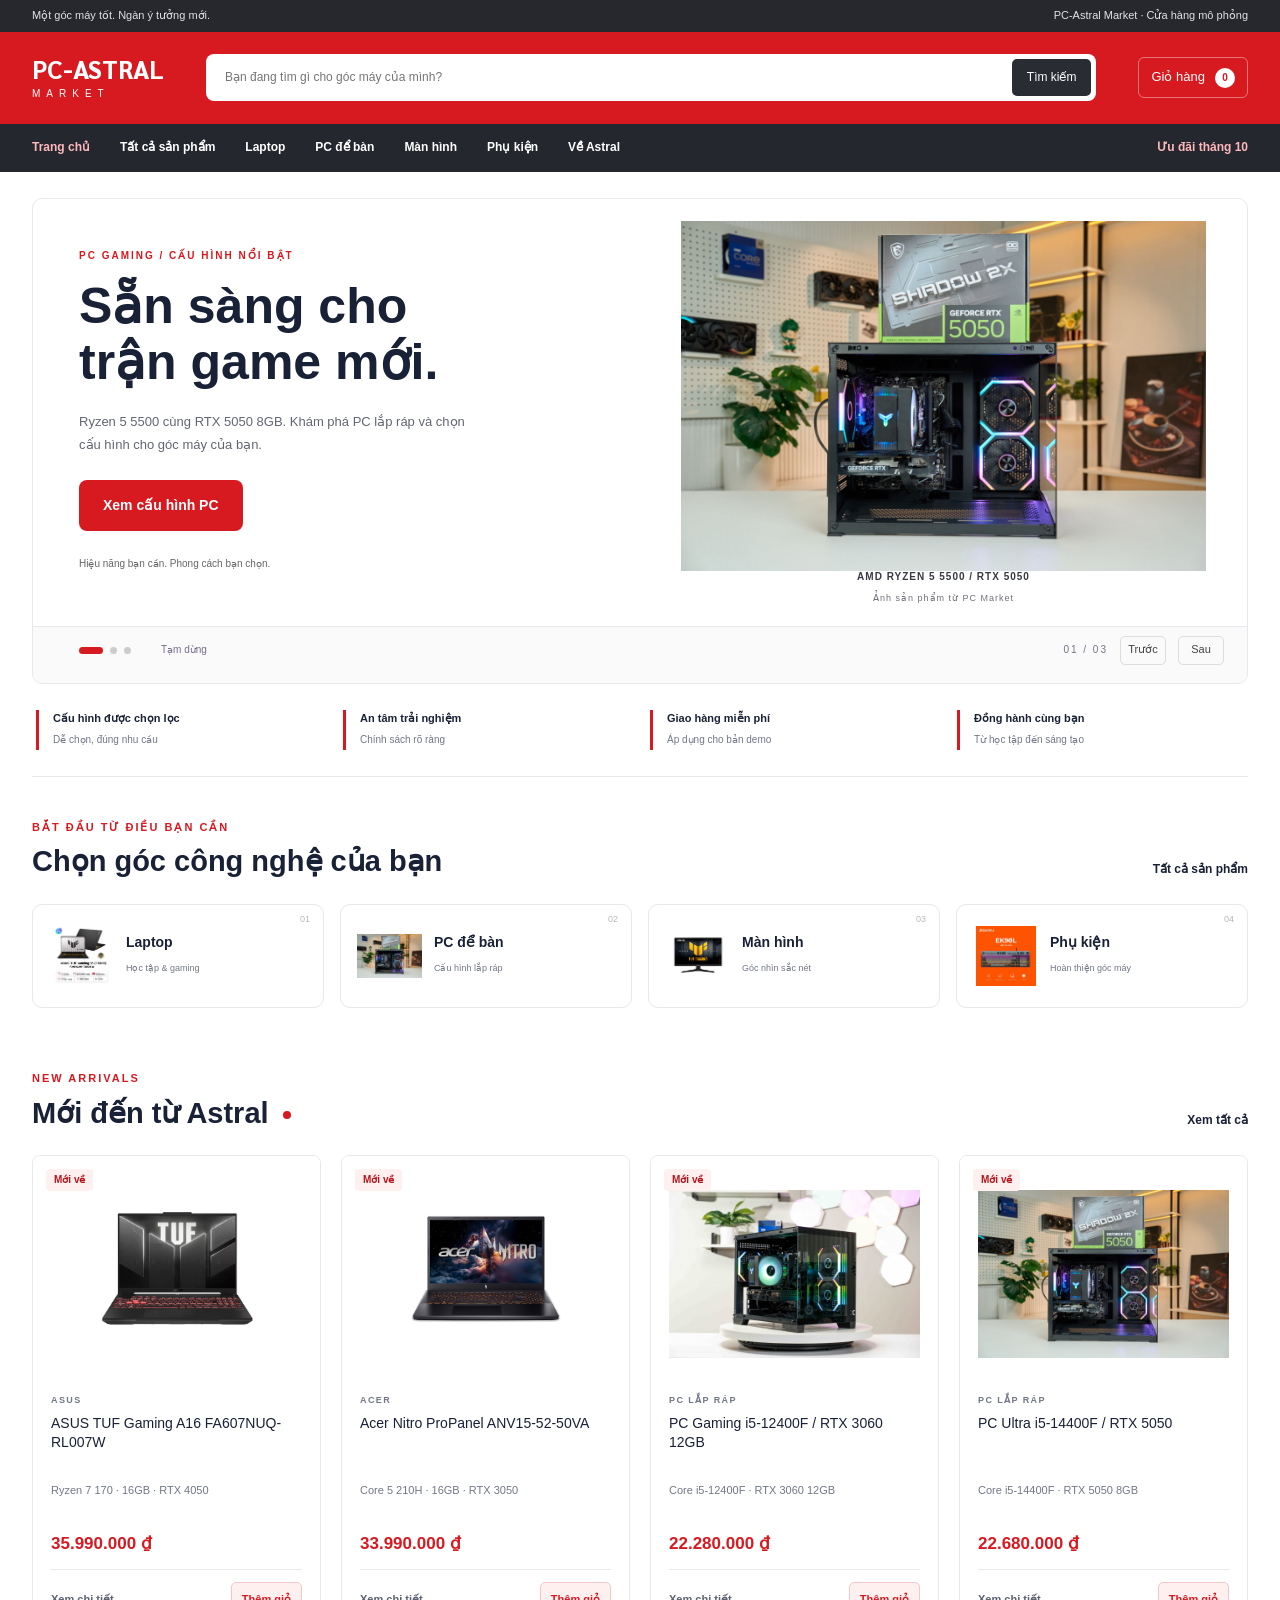
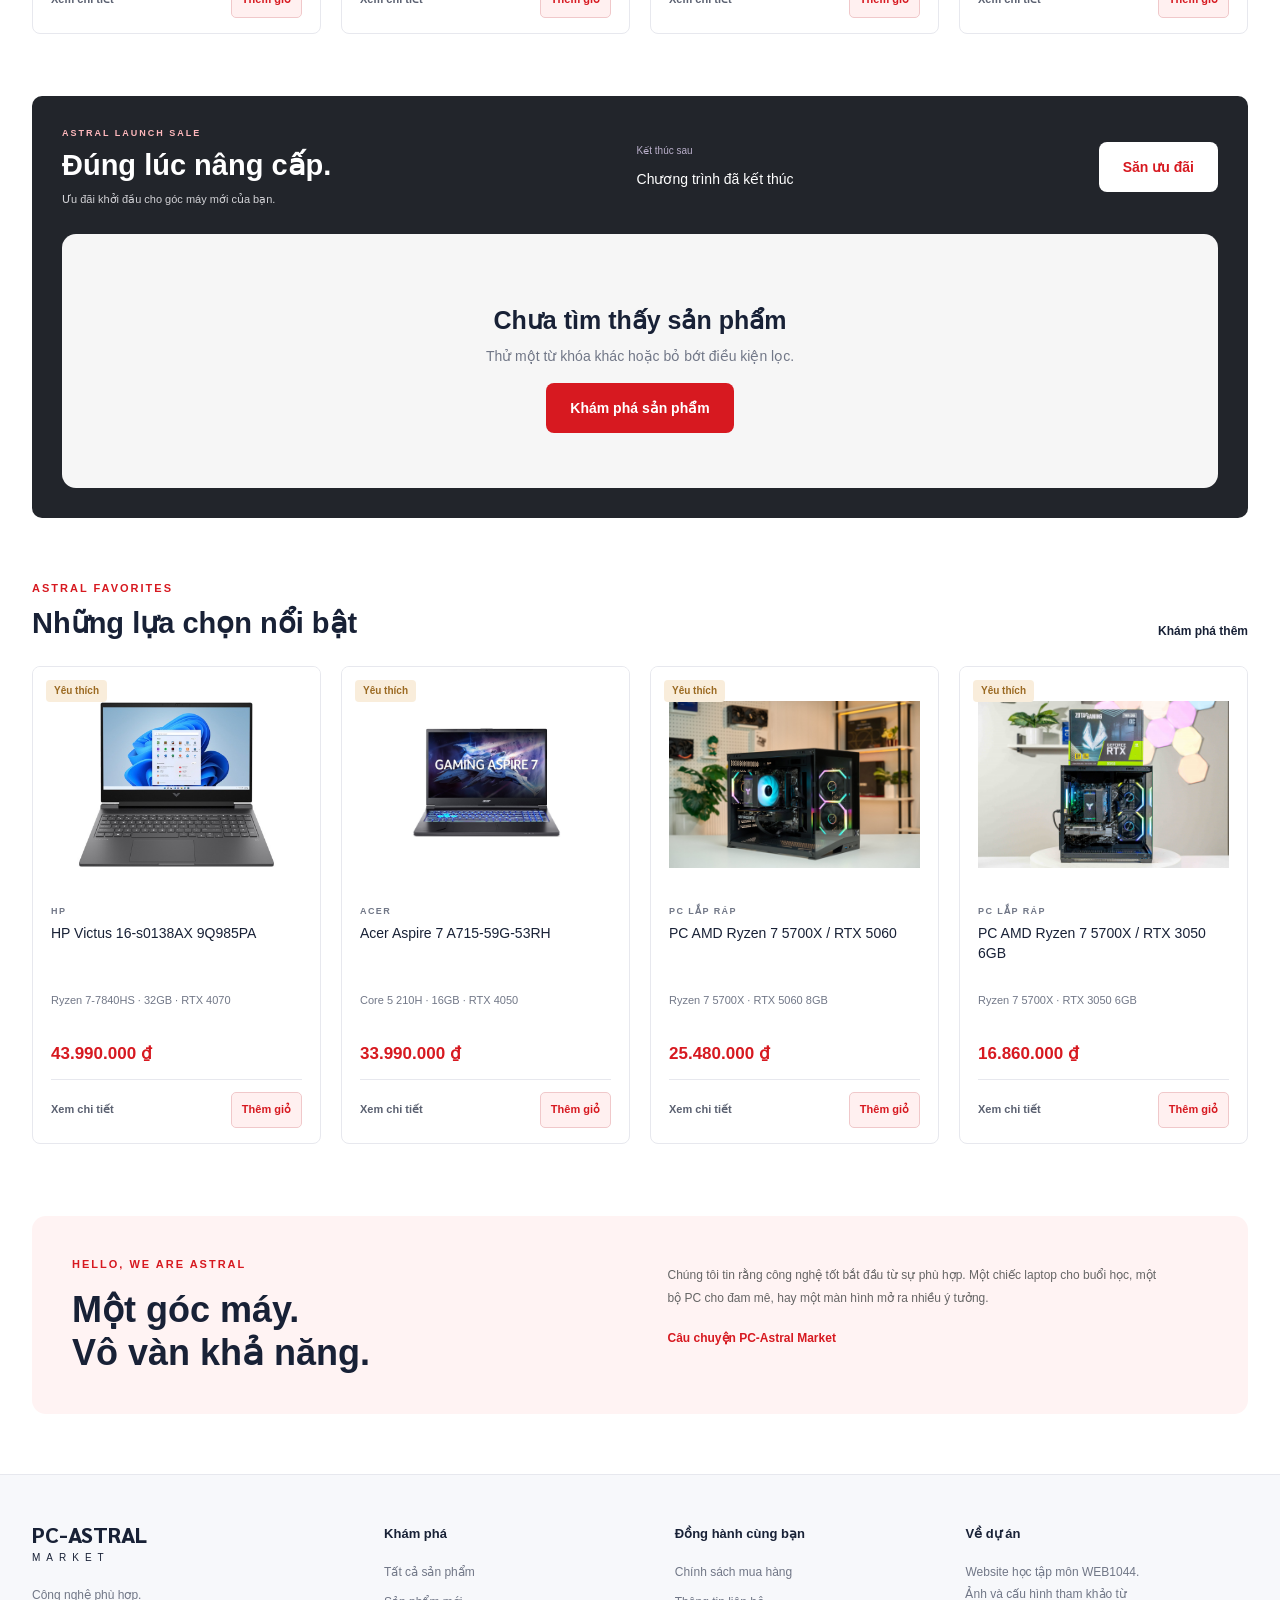
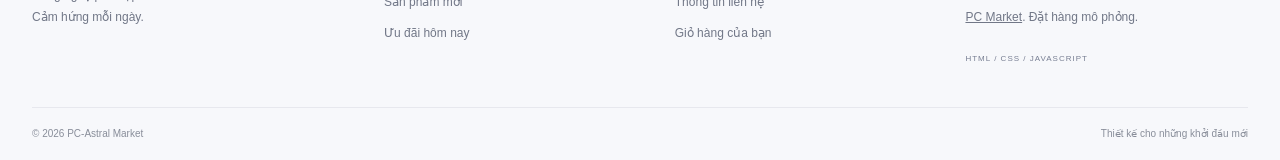
==== PC-Astral-Market/index.html @ 2c3e5937 "feat: add PC-Astral Market assignment and project documentation" ====
<!DOCTYPE html>
<html lang="vi">
  <head>
    <meta charset="UTF-8">
    <link rel="icon" href="data:,">
    <meta name="viewport" content="width=device-width, initial-scale=1.0">
    <meta name="description" content="PC-Astral Market - Laptop, PC, màn hình và phụ kiện. Website mô phỏng môn WEB1044.">
    <title>Công nghệ phù hợp, cảm hứng mỗi ngày | PC-Astral Market</title>
    <link rel="stylesheet" href="css/fonts.css">
    <link rel="stylesheet" href="css/base.css">
    <link rel="stylesheet" href="css/components.css">
    <link rel="stylesheet" href="css/pages.css">
    <link rel="stylesheet" href="css/responsive.css">
    <!-- Giữ thứ tự: dữ liệu → hàm dùng chung → logic trang. -->
    <script defer src="js/data.js"></script>
    <script defer src="js/utils.js"></script>
    <script defer src="js/storage.js"></script>
    <script defer src="js/cart.js"></script>
    <script defer src="js/common.js"></script>
    <script defer src="js/home.js"></script>
  </head>
  <body data-page="home">
    <a class="skip-link" href="#main">Bỏ qua điều hướng</a>
    <header id="site-header"></header>
    <p id="storage-warning" class="storage-warning" role="alert" hidden></p>
    <main id="main">
      <div class="container home-top">
        <section class="hero" id="hero" aria-label="Bộ sưu tập nổi bật" aria-roledescription="carousel">
          <div id="hero-content" class="hero-content">
            <div class="hero-copy">
              <p class="eyebrow" id="hero-eyebrow"></p>
              <h1 id="hero-title"></h1>
              <p class="hero-description" id="hero-description"></p>
              <a class="button" href="product-detail.html?id=p07" id="hero-link"></a>
              <div class="hero-proof">Hiệu năng bạn cần. Phong cách bạn chọn.</div>
            </div>
            <div class="hero-art">
              <img alt="AMD RYZEN 5 5500 / RTX 5050" width="520" height="370" id="hero-photo">
              <div class="hero-caption">
                <b id="hero-caption-title"></b>
                <span id="hero-caption-spec"></span>
              </div>
            </div>
          </div>
          <div class="hero-controls">
            <div id="slide-dots" class="slide-dots"></div>
            <button id="pause-slide" class="pause-slide" aria-pressed="false">Tạm dừng</button>
            <span id="slide-count"></span>
            <button id="prev-slide" class="slider-arrow" aria-label="Banner trước">Trước</button>
            <button id="next-slide" class="slider-arrow" aria-label="Banner tiếp theo">Sau</button>
          </div>
        </section>
        <section class="benefits" aria-label="Cam kết minh họa">
          <div>
            <p>
              <b>Cấu hình được chọn lọc</b>
              <small>Dễ chọn, đúng nhu cầu</small>
            </p>
          </div>
          <div>
            <p>
              <b>An tâm trải nghiệm</b>
              <small>Chính sách rõ ràng</small>
            </p>
          </div>
          <div>
            <p>
              <b>Giao hàng miễn phí</b>
              <small>Áp dụng cho bản demo</small>
            </p>
          </div>
          <div>
            <p>
              <b>Đồng hành cùng bạn</b>
              <small>Từ học tập đến sáng tạo</small>
            </p>
          </div>
        </section>
        <section class="section categories-section">
          <div class="section-heading">
            <div>
              <p class="eyebrow accent">BẮT ĐẦU TỪ ĐIỀU BẠN CẦN</p>
              <h2>Chọn góc công nghệ của bạn</h2>
            </div>
            <a href="products.html">Tất cả sản phẩm </a>
          </div>
          <div id="category-grid" class="category-grid"></div>
        </section>
        <section class="section">
          <div class="section-heading">
            <div>
              <p class="eyebrow accent">NEW ARRIVALS</p>
              <h2>Mới đến từ Astral <span class="heading-dot"></span>
              </h2>
            </div>
            <a href="products.html?group=new">Xem tất cả</a>
          </div>
          <div id="new-grid" class="product-grid"></div>
        </section>
        <section class="sale-section section">
          <div class="sale-heading">
            <div>
              <p class="eyebrow">ASTRAL LAUNCH SALE</p>
              <h2>Đúng lúc nâng cấp.</h2>
              <p>Ưu đãi khởi đầu cho góc máy mới của bạn.</p>
            </div>
            <div class="countdown-wrap">
              <span>Kết thúc sau</span>
              <div id="countdown" class="countdown" aria-label="Thời gian còn lại của khuyến mãi">
                <span>
                  <b data-countdown-number>00</b>
                  <small>Ngày</small>
                </span>
                <span>
                  <b data-countdown-number>00</b>
                  <small>Giờ</small>
                </span>
                <span>
                  <b data-countdown-number>00</b>
                  <small>Phút</small>
                </span>
                <span>
                  <b data-countdown-number>00</b>
                  <small>Giây</small>
                </span>
              </div>
            </div>
            <a class="button button-light" href="products.html?group=sale">Săn ưu đãi</a>
          </div>
          <div id="sale-grid" class="product-grid"></div>
        </section>
        <section class="section">
          <div class="section-heading">
            <div>
              <p class="eyebrow accent">ASTRAL FAVORITES</p>
              <h2>Những lựa chọn nổi bật</h2>
            </div>
            <a href="products.html?group=hot">Khám phá thêm</a>
          </div>
          <div id="hot-grid" class="product-grid"></div>
        </section>
        <section class="brand-story">
          <div>
            <p class="eyebrow accent">HELLO, WE ARE ASTRAL</p>
            <h2>Một góc máy.<br>Vô vàn khả năng.</h2>
          </div>
          <div>
            <p>Chúng tôi tin rằng công nghệ tốt bắt đầu từ sự phù hợp. Một chiếc laptop cho buổi học, một bộ PC cho đam mê, hay một màn hình mở ra nhiều ý tưởng.</p>
            <a href="about.html">Câu chuyện PC-Astral Market</a>
          </div>
        </section>
      </div>
      <template id="category-template">
        <a class="category-tile" href="products.html?category=laptop">
          <img class="category-photo" alt="" width="70" height="60">
          <div>
            <h3></h3>
            <span></span>
          </div>
          <span class="category-number">01</span>
        </a>
      </template>
    </main>
    <footer id="site-footer"></footer>
    <noscript>
      <p class="storage-warning">Vui lòng bật JavaScript để xem sản phẩm và sử dụng giỏ hàng.</p>
    </noscript>
  </body>
</html>
---- PC-Astral-Market/css/fonts.css ----
/* Sarabun, SIL OFL 1.1. Local files support offline demos and Vietnamese. */
/* vietnamese — 400 */
@font-face {
  font-family: 'Sarabun';
  font-style: normal;
  font-weight: 400;
  font-display: swap;
  src: url(../assets/fonts/sarabun/sarabun-400-vietnamese.woff2) format('woff2');
  unicode-range: U+0102-0103, U+0110-0111, U+0128-0129, U+0168-0169, U+01A0-01A1, U+01AF-01B0, U+0300-0301, U+0303-0304, U+0308-0309, U+0323, U+0329, U+1EA0-1EF9, U+20AB;
}

/* latin-ext — 400 */
@font-face {
  font-family: 'Sarabun';
  font-style: normal;
  font-weight: 400;
  font-display: swap;
  src: url(../assets/fonts/sarabun/sarabun-400-latin-ext.woff2) format('woff2');
  unicode-range: U+0100-02BA, U+02BD-02C5, U+02C7-02CC, U+02CE-02D7, U+02DD-02FF, U+0304, U+0308, U+0329, U+1D00-1DBF, U+1E00-1E9F, U+1EF2-1EFF, U+2020, U+20A0-20AB, U+20AD-20C4, U+2113, U+2C60-2C7F, U+A720-A7FF;
}

/* latin — 400 */
@font-face {
  font-family: 'Sarabun';
  font-style: normal;
  font-weight: 400;
  font-display: swap;
  src: url(../assets/fonts/sarabun/sarabun-400-latin.woff2) format('woff2');
  unicode-range: U+0000-00FF, U+0131, U+0152-0153, U+02BB-02BC, U+02C6, U+02DA, U+02DC, U+0304, U+0308, U+0329, U+2000-206F, U+20AC, U+2122, U+2191, U+2193, U+2212, U+2215, U+FEFF, U+FFFD;
}

/* vietnamese — 500 */
@font-face {
  font-family: 'Sarabun';
  font-style: normal;
  font-weight: 500;
  font-display: swap;
  src: url(../assets/fonts/sarabun/sarabun-500-vietnamese.woff2) format('woff2');
  unicode-range: U+0102-0103, U+0110-0111, U+0128-0129, U+0168-0169, U+01A0-01A1, U+01AF-01B0, U+0300-0301, U+0303-0304, U+0308-0309, U+0323, U+0329, U+1EA0-1EF9, U+20AB;
}

/* latin-ext — 500 */
@font-face {
  font-family: 'Sarabun';
  font-style: normal;
  font-weight: 500;
  font-display: swap;
  src: url(../assets/fonts/sarabun/sarabun-500-latin-ext.woff2) format('woff2');
  unicode-range: U+0100-02BA, U+02BD-02C5, U+02C7-02CC, U+02CE-02D7, U+02DD-02FF, U+0304, U+0308, U+0329, U+1D00-1DBF, U+1E00-1E9F, U+1EF2-1EFF, U+2020, U+20A0-20AB, U+20AD-20C4, U+2113, U+2C60-2C7F, U+A720-A7FF;
}

/* latin — 500 */
@font-face {
  font-family: 'Sarabun';
  font-style: normal;
  font-weight: 500;
  font-display: swap;
  src: url(../assets/fonts/sarabun/sarabun-500-latin.woff2) format('woff2');
  unicode-range: U+0000-00FF, U+0131, U+0152-0153, U+02BB-02BC, U+02C6, U+02DA, U+02DC, U+0304, U+0308, U+0329, U+2000-206F, U+20AC, U+2122, U+2191, U+2193, U+2212, U+2215, U+FEFF, U+FFFD;
}

/* vietnamese — 600 */
@font-face {
  font-family: 'Sarabun';
  font-style: normal;
  font-weight: 600;
  font-display: swap;
  src: url(../assets/fonts/sarabun/sarabun-600-vietnamese.woff2) format('woff2');
  unicode-range: U+0102-0103, U+0110-0111, U+0128-0129, U+0168-0169, U+01A0-01A1, U+01AF-01B0, U+0300-0301, U+0303-0304, U+0308-0309, U+0323, U+0329, U+1EA0-1EF9, U+20AB;
}

/* latin-ext — 600 */
@font-face {
  font-family: 'Sarabun';
  font-style: normal;
  font-weight: 600;
  font-display: swap;
  src: url(../assets/fonts/sarabun/sarabun-600-latin-ext.woff2) format('woff2');
  unicode-range: U+0100-02BA, U+02BD-02C5, U+02C7-02CC, U+02CE-02D7, U+02DD-02FF, U+0304, U+0308, U+0329, U+1D00-1DBF, U+1E00-1E9F, U+1EF2-1EFF, U+2020, U+20A0-20AB, U+20AD-20C4, U+2113, U+2C60-2C7F, U+A720-A7FF;
}

/* latin — 600 */
@font-face {
  font-family: 'Sarabun';
  font-style: normal;
  font-weight: 600;
  font-display: swap;
  src: url(../assets/fonts/sarabun/sarabun-600-latin.woff2) format('woff2');
  unicode-range: U+0000-00FF, U+0131, U+0152-0153, U+02BB-02BC, U+02C6, U+02DA, U+02DC, U+0304, U+0308, U+0329, U+2000-206F, U+20AC, U+2122, U+2191, U+2193, U+2212, U+2215, U+FEFF, U+FFFD;
}

/* vietnamese — 700 */
@font-face {
  font-family: 'Sarabun';
  font-style: normal;
  font-weight: 700;
  font-display: swap;
  src: url(../assets/fonts/sarabun/sarabun-700-vietnamese.woff2) format('woff2');
  unicode-range: U+0102-0103, U+0110-0111, U+0128-0129, U+0168-0169, U+01A0-01A1, U+01AF-01B0, U+0300-0301, U+0303-0304, U+0308-0309, U+0323, U+0329, U+1EA0-1EF9, U+20AB;
}

/* latin-ext — 700 */
@font-face {
  font-family: 'Sarabun';
  font-style: normal;
  font-weight: 700;
  font-display: swap;
  src: url(../assets/fonts/sarabun/sarabun-700-latin-ext.woff2) format('woff2');
  unicode-range: U+0100-02BA, U+02BD-02C5, U+02C7-02CC, U+02CE-02D7, U+02DD-02FF, U+0304, U+0308, U+0329, U+1D00-1DBF, U+1E00-1E9F, U+1EF2-1EFF, U+2020, U+20A0-20AB, U+20AD-20C4, U+2113, U+2C60-2C7F, U+A720-A7FF;
}

/* latin — 700 */
@font-face {
  font-family: 'Sarabun';
  font-style: normal;
  font-weight: 700;
  font-display: swap;
  src: url(../assets/fonts/sarabun/sarabun-700-latin.woff2) format('woff2');
  unicode-range: U+0000-00FF, U+0131, U+0152-0153, U+02BB-02BC, U+02C6, U+02DA, U+02DC, U+0304, U+0308, U+0329, U+2000-206F, U+20AC, U+2122, U+2191, U+2193, U+2212, U+2215, U+FEFF, U+FFFD;
}

/* vietnamese — 800 */
@font-face {
  font-family: 'Sarabun';
  font-style: normal;
  font-weight: 800;
  font-display: swap;
  src: url(../assets/fonts/sarabun/sarabun-800-vietnamese.woff2) format('woff2');
  unicode-range: U+0102-0103, U+0110-0111, U+0128-0129, U+0168-0169, U+01A0-01A1, U+01AF-01B0, U+0300-0301, U+0303-0304, U+0308-0309, U+0323, U+0329, U+1EA0-1EF9, U+20AB;
}

/* latin-ext — 800 */
@font-face {
  font-family: 'Sarabun';
  font-style: normal;
  font-weight: 800;
  font-display: swap;
  src: url(../assets/fonts/sarabun/sarabun-800-latin-ext.woff2) format('woff2');
  unicode-range: U+0100-02BA, U+02BD-02C5, U+02C7-02CC, U+02CE-02D7, U+02DD-02FF, U+0304, U+0308, U+0329, U+1D00-1DBF, U+1E00-1E9F, U+1EF2-1EFF, U+2020, U+20A0-20AB, U+20AD-20C4, U+2113, U+2C60-2C7F, U+A720-A7FF;
}

/* latin — 800 */
@font-face {
  font-family: 'Sarabun';
  font-style: normal;
  font-weight: 800;
  font-display: swap;
  src: url(../assets/fonts/sarabun/sarabun-800-latin.woff2) format('woff2');
  unicode-range: U+0000-00FF, U+0131, U+0152-0153, U+02BB-02BC, U+02C6, U+02DA, U+02DC, U+0304, U+0308, U+0329, U+2000-206F, U+20AC, U+2122, U+2191, U+2193, U+2212, U+2215, U+FEFF, U+FFFD;
}
---- PC-Astral-Market/css/base.css ----
/* Biến giao diện, typography và nền tảng */

:root {
  --ink: #182136;
  --muted: #717787;
  --accent: #d71920;
  --accent-dark: #b21218;
  --tint: #fff0f0;
  --line: #e7e8ee;
  --surface: #f6f6f6;
  --navy: #121b2d;
  --radius: 14px;
  --shadow: 0 12px 36px #17213b0b;
}

* {
  box-sizing: border-box;
}

html {
  scroll-behavior: smooth;
  scroll-padding-top: 20px;
}

body {
  margin: 0;
  background: #fff;
  color: var(--ink);
  font-family: "Sarabun",Arial,sans-serif;
  font-size: 14px;
  line-height: 1.6;
}

a {
  color: inherit;
  text-decoration: none;
  -webkit-tap-highlight-color: transparent;
}

button {
  font: inherit;
  -webkit-tap-highlight-color: transparent;
  cursor: pointer;
  color: inherit;
}

input {
  font: inherit;
  -webkit-tap-highlight-color: transparent;
  min-width: 0;
  border: 1px solid #dcdde6;
  border-radius: 8px;
  background: #fff;
  padding: 11px 12px;
  color: var(--ink);
  width: 100%;
  outline: none;
}

select {
  font: inherit;
  -webkit-tap-highlight-color: transparent;
  min-width: 0;
  border: 1px solid #dcdde6;
  border-radius: 8px;
  background: #fff;
  padding: 11px 12px;
  color: var(--ink);
  width: 100%;
  outline: none;
}

textarea {
  font: inherit;
  -webkit-tap-highlight-color: transparent;
  min-width: 0;
  border: 1px solid #dcdde6;
  border-radius: 8px;
  background: #fff;
  padding: 11px 12px;
  color: var(--ink);
  width: 100%;
  outline: none;
}

button:disabled {
  cursor: not-allowed;
  opacity: .45;
}

img {
  display: block;
  max-width: 100%;
  height: auto;
}

h1 {
  margin-top: 0;
  line-height: 1.2;
  letter-spacing: normal;
  font-size: 42px;
}

h2 {
  margin-top: 0;
  line-height: 1.2;
  letter-spacing: normal;
  font-size: 29px;
}

h3 {
  margin-top: 0;
  line-height: 1.2;
  letter-spacing: normal;
  font-size: 17px;
}

p {
  margin-top: 0;
  margin-bottom: 16px;
}

input:focus {
  border-color: var(--accent);
  box-shadow: 0 0 0 3px #d7192018;
}

select:focus {
  border-color: var(--accent);
  box-shadow: 0 0 0 3px #d7192018;
}

textarea:focus {
  border-color: var(--accent);
  box-shadow: 0 0 0 3px #d7192018;
}

input[aria-invalid=true] {
  border-color: #c03b4e;
}

a:focus-visible {
  outline: 3px solid #e75b60;
  outline-offset: 4px;
}

button:focus-visible {
  outline: 3px solid #e75b60;
  outline-offset: 4px;
}

summary:focus-visible {
  outline: 3px solid #e75b60;
  outline-offset: 4px;
}

.container {
  width: min(1240px,calc(100% - 64px));
  margin: auto;
}

.section {
  margin: 62px 0;
}

.page-content {
  padding-bottom: 70px;
  min-height: 65vh;
}

.page-heading {
  margin: 30px 0 36px;
}

.page-heading h1 {
  margin-bottom: 12px;
}

.page-heading p:not(.eyebrow) {
  color: var(--muted);
  font-size: 16px;
}

.eyebrow {
  font-size: 11px;
  font-weight: 700;
  letter-spacing: 2px;
  margin-bottom: 14px;
}

.accent {
  color: var(--accent);
}

.muted-text {
  color: var(--muted);
}

.small {
  font-size: 12px;
}

.centered {
  text-align: center;
}

.success-text {
  color: #168264;
}

.sr-only {
  position: absolute;
  width: 1px;
  height: 1px;
  padding: 0;
  overflow: hidden;
  clip: rect(0,0,0,0);
  white-space: nowrap;
  border: 0;
}

.skip-link {
  position: absolute;
  top: -70px;
  left: 16px;
  background: #fff;
  padding: 10px;
  z-index: 99;
}

.skip-link:focus {
  top: 8px;
}

[hidden] {
  display: none !important;
}

.full {
  width: 100%;
}
---- PC-Astral-Market/css/components.css ----
/* Nút, trường nhập, điều hướng và thông báo dùng chung */

.button {
  border: 1px solid transparent;
  display: inline-flex;
  align-items: center;
  justify-content: center;
  gap: 12px;
  padding: 13px 23px;
  border-radius: 8px;
  background: var(--accent);
  color: white;
  font-weight: 600;
  font-size: 14px;
  transition: background .2s,transform .2s;
}

.button:hover {
  background: var(--accent-dark);
  transform: translateY(-1px);
}

.button-light {
  background: white;
  color: var(--accent);
}

.button-light:hover {
  background: #ffe8e8;
}

.button-outline {
  background: white;
  border-color: var(--accent);
  color: var(--accent);
}

.button-outline:hover {
  color: white;
}

.text-button {
  background: none;
  border: 0;
  padding: 0;
  color: var(--accent);
  font-size: 12px;
}

.control-button {
  display: inline-flex;
  align-items: center;
  justify-content: center;
  border: 1px solid var(--line);
  background: white;
  border-radius: 8px;
  width: auto;
  height: 38px;
  min-height: 36px;
  padding: 7px 12px;
  font-size: 12px;
  font-weight: 600;
}

.breadcrumb {
  display: flex;
  align-items: center;
  flex-wrap: wrap;
  gap: 12px;
  padding-top: 26px;
  color: var(--muted);
  font-size: 12px;
}

.breadcrumb a:hover {
  color: var(--accent);
}

.field {
  margin-bottom: 19px;
}

.field label {
  font-size: 13px;
  display: block;
  font-weight: 600;
  margin-bottom: 8px;
}

.field-error {
  display: block;
  min-height: 0;
  font-size: 12px;
  color: #b52740;
  margin-top: 5px;
}

.field-error:empty {
  display: none;
}

.storage-warning {
  margin: 0;
  padding: 12px 24px;
  background: #fff0d7;
  color: #7b4c11;
  font-size: 13px;
}

/* Thành phần dùng chung giữa các trang */

.topbar {
  font-size: 11px;
  padding: 7px 0;
  background: #26282e;
  color: #e2e2e4;
}

.topbar .container {
  display: flex;
  justify-content: space-between;
}

.header-main {
  display: flex;
  align-items: center;
  min-height: 92px;
  gap: 42px;
}

.brand {
  display: inline-flex;
  align-items: center;
  gap: 11px;
  flex-shrink: 0;
  line-height: 1.05;
}

.brand>span {
  font-weight: 800;
  font-size: 25px;
  letter-spacing: normal;
}

.brand small {
  display: block;
  margin-top: 7px;
  font-weight: 500;
  font-size: 10px;
  letter-spacing: 6px;
}

.header-search {
  position: relative;
  flex: 1;
}

.header-search input {
  border-color: transparent;
  font-size: 12px;
  padding: 13px 48px 13px 18px;
  background: white;
  color: #222;
  padding-right: 100px;
}

.header-search button {
  position: absolute;
  border: 0;
  background: #292c33;
  color: white;
  border-radius: 5px;
  top: 5px;
  right: 5px;
  bottom: 5px;
  padding: 0 15px;
  font-size: 12px;
}

.cart-link {
  display: flex;
  align-items: center;
  gap: 10px;
  font-size: 13px;
  border: 1px solid #ffffff66;
  padding: 9px 12px;
  border-radius: 6px;
}

.cart-link b {
  border-radius: 50%;
  font-size: 10px;
  min-width: 20px;
  height: 20px;
  text-align: center;
  line-height: 20px;
  background: white;
  color: #d71920;
}

.menu-toggle {
  display: none;
}

.main-nav {
  border-top: 1px solid var(--line);
  border-bottom: 1px solid var(--line);
  background: #24272e;
  border: 0;
}

.main-nav .container {
  display: flex;
  gap: 30px;
  align-items: center;
  min-height: 48px;
}

.main-nav a {
  font-size: 12px;
  font-weight: 600;
  padding: 14px 0;
  white-space: nowrap;
}

.main-nav a:hover {
  color: #ffb8bc;
}

.main-nav a[aria-current] {
  color: #ffb8bc;
}

.main-nav .nav-sale {
  margin-left: auto;
  color: #ffb8bc;
}

.section-heading {
  display: flex;
  justify-content: space-between;
  align-items: end;
  gap: 20px;
  margin-bottom: 25px;
}

.section-heading h2 {
  margin: 0;
}

.section-heading .eyebrow {
  margin-bottom: 8px;
}

.section-heading>a {
  font-size: 12px;
  font-weight: 600;
  white-space: nowrap;
}

.section-heading>a:hover {
  color: var(--accent);
}

.heading-dot {
  display: inline-block;
  background: #d71920;
  border-radius: 50%;
  width: 8px;
  height: 8px;
  vertical-align: middle;
  margin-left: 6px;
}

.product-grid {
  display: grid;
  grid-template-columns: repeat(4,minmax(0,1fr));
  gap: 20px;
}

.product-card {
  border: 1px solid var(--line);
  overflow: hidden;
  background: white;
  transition: transform .2s,border-color .2s,box-shadow .2s;
  min-width: 0;
  display: flex;
  flex-direction: column;
  border-radius: 8px;
}

.product-card:hover {
  transform: translateY(-4px);
  border-color: #e7a3a6;
  box-shadow: var(--shadow);
}

.product-card:focus-within {
  transform: translateY(-4px);
  border-color: #e7a3a6;
  box-shadow: var(--shadow);
}

.product-visual {
  position: relative;
  background: #fff;
  height: 220px;
  padding: 25px 18px 8px;
}

.product-visual img {
  width: 100%;
  object-fit: contain;
  transition: transform .3s;
  height: 185px;
}

.product-card:hover .product-visual img {
  transform: scale(1.05);
}

.badge {
  display: inline-block;
  background: #fff0f0;
  color: #b5161d;
  border-radius: 4px;
  font-size: 10px;
  font-weight: 600;
  padding: 3px 8px;
  letter-spacing: 0;
}

.product-visual>.badge {
  position: absolute;
  z-index: 1;
  top: 13px;
  left: 13px;
}

.badge.sale {
  background: #ffebe5;
  color: #c44e33;
}

.badge.warm {
  background: #f9eddb;
  color: #9b6a22;
}

.badge.muted {
  background: #e8e9ec;
  color: #636b7a;
}

.product-info {
  padding: 17px 18px 15px;
  display: flex;
  flex-direction: column;
  flex: 1;
}

.product-brand {
  font-size: 9px;
  letter-spacing: 1.4px;
  text-transform: uppercase;
  font-weight: 700;
  color: var(--muted);
}

.product-info h3 {
  margin: 6px 0 9px;
  letter-spacing: normal;
  font-size: 14px;
  min-height: 59px;
  line-height: 1.4;
  font-weight: 400;
}

.product-info h3 a:hover {
  color: var(--accent);
}

.product-spec {
  color: var(--muted);
  margin-bottom: 12px;
  line-height: 1.6;
  font-size: 11px;
  min-height: 36px;
}

.price-line {
  display: flex;
  gap: 7px;
  align-items: baseline;
  flex-wrap: wrap;
  min-height: 30px;
  margin-top: auto;
}

.price-line strong {
  font-size: 17px;
  letter-spacing: normal;
  color: var(--accent);
}

.price-line del {
  font-size: 10px;
  color: #9298a3;
}

.product-actions {
  border-top: 1px solid var(--line);
  display: flex;
  justify-content: space-between;
  align-items: center;
  padding-top: 12px;
  margin-top: 9px;
  gap: 8px;
}

.product-actions>a {
  font-weight: 600;
  color: #5b6171;
  font-size: 11px;
}

.add-cart {
  background: #fff0f0;
  color: var(--accent);
  width: auto;
  height: 34px;
  padding: 0 10px;
  white-space: nowrap;
  border: 1px solid #f0c8ca;
  font-size: 11px;
  border-radius: 5px;
}

.add-cart:hover {
  background: var(--accent);
  color: white;
}

.empty-state {
  padding: 55px 24px;
  text-align: center;
  background: var(--surface);
  border-radius: 14px;
  grid-column: 1/-1;
}

.empty-state h2 {
  font-size: 25px;
  margin: 16px 0 10px;
}

.empty-state p {
  color: var(--muted);
}

.toast {
  position: fixed;
  bottom: 26px;
  left: 50%;
  transform: translate(-50%,20px);
  max-width: calc(100% - 32px);
  width: max-content;
  background: var(--navy);
  color: #fff;
  border-radius: 10px;
  padding: 15px 22px;
  font-size: 13px;
  box-shadow: 0 8px 30px #10162e35;
  opacity: 0;
  pointer-events: none;
  transition: .2s;
  z-index: 100;
}

.toast.visible {
  opacity: 1;
  transform: translate(-50%,0);
}

#site-footer {
  background: #f7f8fb;
  border-top: 1px solid var(--line);
  padding-top: 48px;
}

.footer-grid {
  display: grid;
  grid-template-columns: 1.25fr 1fr 1fr 1.15fr;
  gap: 45px;
  padding-bottom: 40px;
}

.footer-grid .brand {
  margin-bottom: 20px;
  color: var(--ink);
}

.footer-grid .brand>span {
  font-size: 22px;
}

.footer-grid p {
  font-size: 12px;
  color: var(--muted);
  line-height: 1.9;
}

.footer-grid a:not(.brand) {
  font-size: 12px;
  color: var(--muted);
  line-height: 1.9;
  display: block;
  margin: 8px 0;
}

.footer-grid h3 {
  font-size: 13px;
  margin: 3px 0 19px;
  letter-spacing: 0;
}

.footer-grid a:hover {
  color: var(--accent);
}

.footer-tag {
  font-size: 8px;
  letter-spacing: 1px;
  color: #777e92;
}

.footer-bottom {
  display: flex;
  justify-content: space-between;
  border-top: 1px solid var(--line);
  padding: 18px 0;
  color: #898e9a;
  font-size: 10px;
}

.order-summary {
  border: 1px solid var(--line);
  border-radius: 12px;
  padding: 26px;
  align-self: start;
  background: #fff;
  position: sticky;
  top: 20px;
}

.order-summary h2 {
  font-size: 20px;
  margin-bottom: 25px;
}

.summary-row {
  display: flex;
  justify-content: space-between;
  gap: 10px;
  font-size: 13px;
  margin: 17px 0;
}

.summary-total {
  display: flex;
  justify-content: space-between;
  align-items: center;
  gap: 12px;
  border-top: 1px solid var(--line);
  padding: 22px 0 15px;
  margin-top: 22px;
  font-size: 14px;
}

.summary-total strong {
  font-size: 23px;
  color: var(--accent);
  letter-spacing: normal;
}

.order-summary .button {
  margin-top: 10px;
}

.order-summary .centered {
  margin: 16px 0 0;
}

.demo-notice {
  background: #fff0f0;
  color: #8a292c;
  border-radius: 8px;
  font-size: 12px;
  padding: 14px 16px;
}

.summary-total+p {
  margin-bottom: 0;
}

#site-header {
  background: #d71920;
  color: white;
}

.cart-image {
  background: #fff;
}

.category-photo {
  width: 65px;
  height: 60px;
  object-fit: contain;
}

.image-fallback {
  display: flex;
  align-items: center;
  justify-content: center;
  min-height: 100px;
  padding: 20px;
  color: var(--muted);
  font-size: 13px;
}

.source-note a {
  color: var(--accent);
  text-decoration: underline;
  text-underline-offset: 3px;
}

.footer-grid p a:not(.brand) {
  display: inline;
  margin: 0;
  text-decoration: underline;
}
---- PC-Astral-Market/css/pages.css ----
/* Bố cục và thành phần riêng từng trang */

.home-top {
  padding-top: 26px;
}

.hero {
  background: #fff;
  position: relative;
  overflow: hidden;
  border: 1px solid var(--line);
  border-radius: 10px;
}

.hero-content {
  display: grid;
  grid-template-columns: 1fr 1fr;
  min-height: 425px;
}

.hero-copy {
  padding: 49px 0 25px 46px;
  position: relative;
  z-index: 1;
}

.hero-copy .eyebrow {
  font-size: 10px;
  color: var(--accent);
}

.hero h1 {
  line-height: 1.13;
  letter-spacing: normal;
  margin-bottom: 19px;
  font-weight: 700;
  font-size: 50px;
}

.hero-description {
  max-width: 390px;
  font-size: 13px;
  line-height: 1.8;
  margin-bottom: 24px;
  color: #626671;
}

.hero-proof {
  font-size: 10px;
  margin-top: 25px;
  color: #666;
}

.hero-art {
  position: relative;
  display: flex;
  align-items: center;
  justify-content: center;
  min-width: 0;
  isolation: isolate;
  background: white;
  padding: 22px 20px 55px;
}

.hero-art>img {
  position: relative;
  z-index: 1;
  margin-top: -15px;
  transform: none;
  filter: none;
  margin: 0;
  width: 100%;
  height: 350px;
  max-height: 350px;
  object-fit: contain;
}

.hero-caption {
  position: absolute;
  left: 50%;
  transform: translateX(-50%);
  text-align: center;
  bottom: 18px;
  white-space: normal;
  width: 95%;
}

.hero-caption b {
  display: block;
  font-size: 10px;
  letter-spacing: 1px;
  color: #373a42;
}

.hero-caption span {
  font-size: 9px;
  letter-spacing: 1px;
  color: #6d7078;
}

.hero-controls {
  display: flex;
  align-items: center;
  gap: 12px;
  padding: 9px 23px 18px 46px;
  border-top: 1px solid var(--line);
  background: #fafafa;
}

.slide-dots {
  display: flex;
  gap: 7px;
}

.slide-dots button {
  width: 7px;
  height: 7px;
  border: 0;
  border-radius: 10px;
  padding: 0;
  background: #ccc;
}

.slide-dots button.active {
  width: 24px;
  background: var(--accent);
}

.pause-slide {
  border: 0;
  background: none;
  color: #776b8c;
  font-size: 10px;
  margin-left: 12px;
}

#slide-count {
  margin-left: auto;
  font-size: 10px;
  color: #796f88;
  letter-spacing: 2px;
}

.slider-arrow {
  height: 29px;
  border: 1px solid #d2c9e2;
  background: transparent;
  width: auto;
  min-width: 46px;
  border-radius: 5px;
  font-size: 11px;
  color: #444;
  border-color: #ddd;
}

.slider-arrow:hover {
  background: white;
}

.benefits {
  display: grid;
  grid-template-columns: repeat(4,1fr);
  border-bottom: 1px solid var(--line);
  padding: 26px 4px;
  gap: 20px;
}

.benefits>div {
  display: flex;
  gap: 13px;
  align-items: center;
  padding-left: 14px;
  border-left: 3px solid var(--accent);
}

.benefits p {
  margin: 0;
}

.benefits b {
  display: block;
  font-size: 11px;
  font-weight: 600;
}

.benefits small {
  font-size: 10px;
  color: var(--muted);
}

.categories-section {
  margin-top: 42px;
}

.category-grid {
  display: grid;
  grid-template-columns: repeat(4,1fr);
  gap: 16px;
}

.category-tile {
  border: 1px solid var(--line);
  border-radius: 10px;
  padding: 21px 16px;
  display: flex;
  align-items: center;
  gap: 12px;
  position: relative;
  transition: .2s;
}

.category-tile:hover {
  border-color: #e7a3a6;
  background: #fff8f8;
}

.category-tile h3 {
  font-size: 14px;
  margin: 0 0 4px;
  letter-spacing: 0;
}

.category-tile div>span {
  font-size: 9px;
  color: var(--muted);
}

.category-number {
  position: absolute;
  right: 13px;
  top: 7px;
  font-size: 9px;
  color: #b9b5c1;
}

.sale-section {
  background: #22252b;
  padding: 30px;
  border-radius: 10px;
}

.sale-heading {
  display: flex;
  gap: 30px;
  align-items: center;
  justify-content: space-between;
  color: white;
  margin-bottom: 25px;
}

.sale-heading .eyebrow {
  color: #ffb8bc;
  font-size: 9px;
  margin-bottom: 8px;
}

.sale-heading h2 {
  margin: 0 0 8px;
  font-size: 29px;
}

.sale-heading p:not(.eyebrow) {
  margin: 0;
  font-size: 11px;
  color: #d2d2d6;
}

.countdown-wrap>span {
  font-size: 10px;
  color: #b9afca;
  display: block;
  margin-bottom: 9px;
}

.countdown {
  display: flex;
  gap: 6px;
}

.countdown>span {
  display: flex;
  flex-direction: column;
  align-items: center;
  width: 45px;
}

.countdown b {
  font-variant-numeric: tabular-nums;
  font-size: 23px;
  font-weight: 600;
  background: #ffffff12;
  border: 1px solid #ffffff15;
  border-radius: 7px;
  width: 43px;
  height: 42px;
  text-align: center;
  line-height: 40px;
}

.countdown small {
  font-size: 8px;
  color: #bcb1cf;
  margin-top: 5px;
}

.sale-section .product-grid {
  gap: 16px;
}

.sale-section .product-info {
  padding: 15px;
}

.sale-section .product-visual {
  height: 205px;
}

.sale-section .product-visual img {
  height: 175px;
}

.brand-story {
  margin: 72px 0 60px;
  background: #fff3f3;
  padding: 40px;
  display: grid;
  grid-template-columns: 1fr 1fr;
  gap: 55px;
  border-radius: 14px;
  position: relative;
  overflow: hidden;
}

.brand-story h2 {
  font-size: 36px;
  margin: 0;
}

.brand-story>div {
  z-index: 1;
}

.brand-story>div:nth-child(2) {
  padding: 8px 45px 0 0;
}

.brand-story p:not(.eyebrow) {
  font-size: 12px;
  line-height: 1.9;
  color: #666;
}

.brand-story a {
  font-size: 12px;
  font-weight: 600;
  color: var(--accent);
}

.catalog-layout {
  display: grid;
  grid-template-columns: 220px minmax(0,1fr);
  gap: 32px;
}

.filter-panel {
  border-top: 1px solid var(--line);
  padding-top: 18px;
}

.filter-heading {
  display: flex;
  justify-content: space-between;
  align-items: center;
  margin-bottom: 25px;
}

.filter-heading h2 {
  font-size: 18px;
  margin: 0;
}

.filter-panel .field label {
  font-size: 12px;
}

.filter-panel input {
  font-size: 12px;
}

.filter-panel select {
  font-size: 12px;
}

.filter-toggle {
  display: none;
}

.filter-note {
  padding: 24px;
  background: #fff3f3;
  border-radius: 10px;
  margin-top: 26px;
}

.filter-note h3 {
  font-size: 15px;
  margin-top: 10px;
}

.filter-note p {
  font-size: 12px;
  margin-bottom: 0;
  color: #666;
}

.catalog-toolbar {
  display: flex;
  align-items: center;
  justify-content: space-between;
  gap: 12px;
  border-bottom: 1px solid var(--line);
  padding-bottom: 18px;
  margin-bottom: 20px;
  min-height: 61px;
}

.catalog-toolbar>span {
  font-size: 13px;
  font-weight: 600;
}

.catalog-toolbar label {
  display: flex;
  align-items: center;
  gap: 12px;
  font-size: 11px;
  color: var(--muted);
}

.catalog-toolbar select {
  width: 175px;
  font-size: 11px;
  padding: 8px;
}

.catalog-grid {
  grid-template-columns: repeat(3,minmax(0,1fr));
  gap: 18px;
}

.detail-layout {
  display: grid;
  grid-template-columns: 1.05fr 1fr;
  gap: 55px;
  margin-top: 35px;
}

.detail-image {
  border-radius: 16px;
  background: #fff;
  display: flex;
  flex-direction: column;
  justify-content: center;
  align-items: center;
  padding: 26px 20px;
  border: 1px solid var(--line);
  align-self: start;
  min-height: 430px;
}

.detail-image .eyebrow {
  align-self: start;
  font-size: 9px;
  padding-left: 12px;
  color: #777;
}

.detail-image img {
  width: 100%;
  flex: 1;
  object-fit: contain;
  height: 370px;
  max-height: 400px;
}

.detail-image small {
  color: #a099ac;
  font-size: 10px;
}

.detail-copy {
  padding-top: 12px;
}

.detail-copy h1 {
  margin-bottom: 14px;
  font-size: 32px;
}

.detail-summary {
  color: var(--muted);
  font-size: 14px;
}

.stock {
  font-size: 12px;
  color: #17816a;
}

.stock.out {
  color: #aa5260;
}

.detail-price {
  display: flex;
  align-items: center;
  flex-wrap: wrap;
  gap: 13px;
  border-top: 1px solid var(--line);
  border-bottom: 1px solid var(--line);
  padding: 19px 0;
  margin-bottom: 20px;
}

.detail-price strong {
  font-size: 31px;
  color: var(--accent);
  letter-spacing: normal;
}

.detail-price del {
  font-size: 13px;
  color: #9593a1;
}

.detail-copy>p:not(.eyebrow,.stock) {
  font-size: 13px;
  color: var(--muted);
}

.detail-buy {
  display: flex;
  gap: 18px;
  align-items: end;
  margin: 25px 0;
}

.detail-buy label {
  font-size: 11px;
  font-weight: 600;
}

.detail-buy input {
  display: block;
  width: 78px;
  margin-top: 8px;
}

.detail-buy .button {
  flex: 1;
  padding: 14px;
}

.detail-benefits {
  display: flex;
  flex-wrap: wrap;
  gap: 18px;
  font-size: 10px;
  color: #8a8198;
}

.spec-section {
  margin-top: 55px;
  display: grid;
  grid-template-columns: 1fr 1.5fr;
  gap: 50px;
  padding: 35px 0;
  border-top: 1px solid var(--line);
  border-bottom: 1px solid var(--line);
}

.spec-section h2 {
  font-size: 25px;
}

.spec-section p:not(.eyebrow) {
  font-size: 12px;
  color: var(--muted);
}

.spec-list {
  margin: 0;
}

.spec-list>div {
  display: grid;
  gap: 20px;
  padding: 14px;
  font-size: 12px;
  grid-template-columns: 145px minmax(0,1fr);
}

.spec-list>div:nth-child(odd) {
  background: var(--surface);
  border-radius: 5px;
}

.spec-list dt {
  color: var(--muted);
}

.spec-list dd {
  margin: 0;
  overflow-wrap: anywhere;
}

.cart-layout {
  display: grid;
  grid-template-columns: minmax(0,1fr) 350px;
  gap: 32px;
}

.checkout-layout {
  display: grid;
  grid-template-columns: minmax(0,1fr) 350px;
  gap: 32px;
}

.cart-list {
  border: 1px solid var(--line);
  border-radius: 12px;
  align-self: start;
  padding: 0 24px;
}

.cart-list-title {
  display: flex;
  justify-content: space-between;
  padding: 22px 0;
  border-bottom: 1px solid var(--line);
  align-items: center;
}

.cart-list-title h2 {
  font-size: 18px;
  margin: 0;
}

.cart-list-title>span {
  font-size: 11px;
  color: var(--muted);
}

.cart-row {
  display: grid;
  grid-template-columns: 100px 1fr 102px 105px;
  gap: 15px;
  align-items: center;
  padding: 24px 0;
  border-bottom: 1px solid var(--line);
}

.cart-image {
  background: var(--surface);
  border-radius: 9px;
}

.cart-image img {
  width: 100%;
  height: 85px;
  object-fit: contain;
}

.cart-name h3 {
  font-size: 14px;
  margin: 0 0 7px;
}

.cart-name>span {
  font-size: 12px;
  color: var(--muted);
}

.remove-item {
  display: block;
  margin-top: 8px;
  font-size: 10px;
  color: #8a7a8e;
}

.quantity-control {
  display: flex;
  border: 1px solid var(--line);
  border-radius: 6px;
  overflow: hidden;
  height: 34px;
}

.quantity-control button {
  border: 0;
  background: var(--surface);
  padding: 0;
  width: 28px;
  flex-shrink: 0;
}

.quantity-control input {
  border: 0;
  border-radius: 0;
  text-align: center;
  padding: 0;
  font-size: 12px;
  appearance: textfield;
  -moz-appearance: textfield;
}

.quantity-control input::-webkit-inner-spin-button {
  appearance: none;
}

.cart-subtotal {
  font-size: 13px;
  text-align: right;
  white-space: nowrap;
}

.continue-shopping {
  display: inline-block;
  padding: 20px 0;
  font-size: 12px;
  color: var(--accent);
}

.checkout-form {
  padding: 28px;
  border: 1px solid var(--line);
  border-radius: 12px;
}

.form-heading {
  display: flex;
  gap: 13px;
  align-items: center;
  margin-bottom: 18px;
}

.form-heading>span {
  display: flex;
  align-items: center;
  justify-content: center;
  background: #fff0f0;
  color: var(--accent);
  font-size: 12px;
  font-weight: 700;
  width: 30px;
  height: 30px;
  border-radius: 8px;
}

.form-heading h2 {
  font-size: 19px;
  margin: 0;
}

.form-grid {
  display: grid;
  grid-template-columns: 1fr 1fr;
  gap: 0 18px;
}

.wide {
  grid-column: 1/-1;
}

.form-grid .field:has(#email) {
  grid-column: 1/-1;
}

.form-grid input {
  font-size: 13px;
}

.form-grid textarea {
  font-size: 13px;
}

.payment-option {
  border: 1px solid #e7a3a6;
  background: #fff8f8;
  border-radius: 8px;
  padding: 17px;
  display: flex;
  gap: 12px;
  margin-bottom: 25px;
}

.payment-option b {
  font-size: 13px;
}

.payment-option p {
  font-size: 11px;
  margin: 4px 0 0;
  color: var(--muted);
}

.radio-dot {
  width: 16px;
  height: 16px;
  border: 4px solid var(--accent);
  border-radius: 50%;
  margin-top: 4px;
  flex-shrink: 0;
}

.checkout-form>.small {
  margin: 14px 0 0;
}

.checkout-lines {
  border-top: 1px solid var(--line);
  margin: 20px 0;
  padding-top: 10px;
}

.checkout-lines>div {
  display: flex;
  justify-content: space-between;
  gap: 12px;
  font-size: 11px;
  margin: 15px 0;
}

.checkout-lines small {
  display: block;
  color: var(--muted);
}

.checkout-lines b {
  white-space: nowrap;
}

.confirmation {
  max-width: 760px;
  margin: 60px auto 0;
  text-align: center;
}

.confirmation h1 {
  font-size: 32px;
}

.confirmation>p {
  color: var(--muted);
  font-size: 14px;
}

.confirmation>.demo-notice {
  margin: 28px 0;
}

.confirmation-meta {
  display: grid;
  grid-template-columns: repeat(3,1fr);
  gap: 20px;
  text-align: left;
  border: 1px solid var(--line);
  padding: 23px;
  border-radius: 10px;
}

.confirmation-meta span {
  display: block;
  color: var(--muted);
  font-size: 11px;
}

.confirmation-meta b {
  font-size: 12px;
  overflow-wrap: anywhere;
}

.confirmed-lines {
  text-align: left;
  margin: 30px 0;
}

.confirmed-lines>div {
  display: flex;
  justify-content: space-between;
  gap: 15px;
  padding: 12px 0;
  font-size: 13px;
}

.about-hero {
  position: relative;
  overflow: hidden;
  border-radius: 16px;
  padding: 60px;
  margin-top: 30px;
  background: #fff3f3;
}

.about-hero h1 {
  font-size: 48px;
  max-width: 680px;
  position: relative;
  z-index: 1;
}

.about-hero>p:not(.eyebrow) {
  max-width: 520px;
  font-size: 14px;
  position: relative;
  z-index: 1;
  color: #666;
}

.about-columns {
  display: grid;
  grid-template-columns: 1fr 1.3fr;
  gap: 80px;
}

.about-columns p:not(.eyebrow) {
  color: var(--muted);
  font-size: 14px;
}

.value-grid {
  display: grid;
  grid-template-columns: repeat(3,1fr);
  gap: 22px;
}

.value-grid article {
  padding: 28px;
  border: 1px solid var(--line);
  border-radius: 12px;
}

.value-grid span {
  color: var(--accent);
  font-size: 13px;
}

.value-grid h3 {
  margin-top: 26px;
  font-size: 20px;
}

.value-grid p {
  color: var(--muted);
  font-size: 13px;
  margin: 0;
}

.policy-section {
  max-width: 900px;
  margin-left: auto;
  margin-right: auto;
}

.policy-section details {
  border-bottom: 1px solid var(--line);
  padding: 19px 0;
}

.policy-section summary {
  font-weight: 600;
  font-size: 15px;
  cursor: pointer;
}

.policy-section details p {
  font-size: 13px;
  color: var(--muted);
  padding: 15px 20px 0;
  margin: 0;
}

.contact-panel {
  display: grid;
  grid-template-columns: 1fr 1fr;
  gap: 30px;
  background: #22252b;
  color: white;
  border-radius: 14px;
  padding: 40px;
}

.contact-panel .eyebrow {
  color: #ffb8bc;
}

.contact-panel p:not(.eyebrow) {
  font-size: 12px;
  color: #b5abc6;
  margin: 0;
}

.contact-panel span {
  display: block;
  font-size: 10px;
  color: #b5abc6;
  margin-bottom: 5px;
}

.contact-panel b {
  display: block;
  font-size: 14px;
  font-weight: 500;
  margin-bottom: 20px;
}

.source-note {
  line-height: 1.8;
}
---- PC-Astral-Market/css/responsive.css ----
/* Má»—i breakpoint má»™t khá»‘i; giÃ¡ trá»‹ Ä‘Æ°á»£c giá»¯ theo cascade cá»§a giao diá»‡n gá»‘c. */

@media (max-width: 1100px) {
  .header-main {
    gap: 22px;
  }

  .main-nav .container {
    gap: 20px;
  }

  .main-nav .nav-sale {
    display: none;
  }

  .category-tile {
    padding: 18px 12px;
    gap: 9px;
  }

  .category-tile div>span {
    display: none;
  }

  .hero h1 {
    font-size: 40px;
  }

  .hero-copy {
    padding-left: 32px;
  }

  .hero-controls {
    padding-left: 32px;
  }

  .cart-layout {
    grid-template-columns: minmax(0,1fr) 300px;
    gap: 22px;
  }

  .checkout-layout {
    grid-template-columns: minmax(0,1fr) 300px;
    gap: 22px;
  }

  .cart-list {
    padding: 0 16px;
  }

  .cart-row {
    grid-template-columns: 75px 1fr 95px;
    gap: 12px;
  }

  .cart-subtotal {
    grid-column: 2/-1;
  }

  .catalog-layout {
    grid-template-columns: 190px minmax(0,1fr);
    gap: 22px;
  }

  .catalog-grid {
    grid-template-columns: repeat(2,minmax(0,1fr));
  }

  .sale-heading {
    gap: 18px;
  }

  .sale-heading h2 {
    font-size: 24px;
  }

  .sale-heading>.button {
    font-size: 12px;
    padding: 11px 15px;
  }

  .product-grid {
    gap: 14px;
  }

  .product-info {
    padding: 14px;
  }

  .price-line strong {
    font-size: 15px;
  }

  .brand-story {
    gap: 28px;
  }

  .footer-grid {
    gap: 25px;
  }

  .product-actions {
    flex-wrap: wrap;
  }

  .product-info h3 {
    min-height: 59px;
  }

  .category-photo {
    width: 52px;
  }

  .hero-art>img {
    height: 310px;
  }

  .sale-section .product-visual {
    height: 175px;
  }

  .sale-section .product-visual img {
    height: 150px;
  }
}

@media (max-width: 800px) {
  .header-main {
    min-height: 82px;
    gap: 16px;
  }

  .main-nav .container {
    gap: 22px;
    overflow: auto;
  }

  .category-tile div>span {
    display: block;
  }

  .hero h1 {
    letter-spacing: normal;
    font-size: 34px;
  }

  .hero-copy {
    padding-left: 32px;
    padding: 32px 0 20px 27px;
  }

  .cart-layout {
    gap: 22px;
    grid-template-columns: 1fr;
  }

  .checkout-layout {
    gap: 22px;
    grid-template-columns: 1fr;
  }

  .cart-row {
    gap: 12px;
    grid-template-columns: 100px 1fr 100px 110px;
  }

  .cart-subtotal {
    grid-column: auto;
  }

  .catalog-layout {
    grid-template-columns: 175px minmax(0,1fr);
    gap: 18px;
  }

  .sale-heading {
    gap: 18px;
    flex-wrap: wrap;
  }

  .sale-heading>.button {
    font-size: 12px;
    padding: 11px 15px;
    display: none;
  }

  .product-grid {
    grid-template-columns: repeat(2,minmax(0,1fr));
    gap: 18px;
  }

  .brand-story {
    padding: 30px;
    gap: 25px;
  }

  .footer-grid {
    grid-template-columns: repeat(2,1fr);
    gap: 30px;
  }

  .container {
    width: calc(100% - 40px);
  }

  .brand>span {
    font-size: 20px;
  }

  .header-search input {
    font-size: 11px;
    padding-right: 88px;
  }

  .cart-link>span {
    display: inline;
  }

  .main-nav a {
    font-size: 11px;
  }

  .hero-content {
    min-height: 350px;
  }

  .hero-description {
    font-size: 12px;
    max-width: 300px;
  }

  .hero-copy .eyebrow {
    font-size: 8px;
  }

  .hero-proof {
    font-size: 8px;
    max-width: 240px;
  }

  .hero-art>img {
    max-height: 280px;
    max-width: 100%;
    width: 100%;
    height: 270px;
  }

  .hero-caption {
    bottom: 30px;
  }

  .hero-caption b {
    font-size: 8px;
    letter-spacing: 2px;
  }

  .hero-caption span {
    font-size: 7px;
  }

  .benefits {
    grid-template-columns: repeat(2,1fr);
    gap: 22px;
  }

  .category-grid {
    grid-template-columns: repeat(2,1fr);
  }

  .product-visual {
    height: 200px;
  }

  .product-visual img {
    height: 180px;
  }

  .section {
    margin: 42px 0;
  }

  .section-heading h2 {
    font-size: 25px;
  }

  .sale-heading>div:first-child {
    flex: 1;
  }

  .sale-section {
    padding: 24px;
  }

  .brand-story h2 {
    font-size: 30px;
  }

  .brand-story>div:nth-child(2) {
    padding: 0;
  }

  .catalog-grid .product-info {
    padding: 12px;
  }

  .catalog-grid .product-visual {
    height: 150px;
    padding: 15px 0 0;
  }

  .catalog-grid .product-visual img {
    height: 135px;
  }

  .catalog-toolbar {
    flex-wrap: wrap;
  }

  .catalog-toolbar select {
    width: 165px;
  }

  .catalog-grid .product-info h3 {
    font-size: 13px;
    min-height: 36px;
  }

  .catalog-grid .price-line del {
    font-size: 9px;
  }

  .catalog-grid .product-actions>a {
    font-size: 10px;
  }

  .detail-layout {
    gap: 25px;
  }

  .detail-copy h1 {
    font-size: 27px;
  }

  .detail-image {
    min-height: 370px;
  }

  .detail-buy {
    flex-wrap: wrap;
  }

  .detail-buy .button {
    font-size: 12px;
  }

  .detail-price strong {
    font-size: 27px;
  }

  .spec-section {
    gap: 25px;
    grid-template-columns: 1fr 1.3fr;
  }

  .spec-list>div {
    gap: 12px;
    grid-template-columns: 110px minmax(0,1fr);
  }

  .order-summary {
    position: static;
  }

  .about-hero {
    padding: 40px;
  }

  .about-hero h1 {
    font-size: 38px;
  }

  .about-columns {
    gap: 30px;
  }

  .value-grid {
    gap: 15px;
  }

  .value-grid article {
    padding: 20px;
  }

  .value-grid h3 {
    font-size: 17px;
  }

  .contact-panel {
    padding: 30px;
  }

  .category-photo {
    width: 65px;
  }

  .header-search button {
    padding: 0 10px;
  }

  .hero-art {
    padding: 20px 10px 50px;
  }

  .detail-image img {
    height: 300px;
  }

  .catalog-grid {
    grid-template-columns: repeat(2,minmax(0,1fr));
    gap: 12px;
  }
}

@media (max-width: 600px) {
  .header-main {
    flex-wrap: wrap;
    padding-top: 17px;
    padding-bottom: 15px;
    gap: 12px;
    min-height: 0;
  }

  .main-nav .container {
    overflow: auto;
    display: grid;
    grid-template-columns: 1fr 1fr;
    gap: 0;
  }

  .main-nav .nav-sale {
    display: block;
    margin: 0;
  }

  .category-tile {
    padding: 13px 10px;
    gap: 8px;
  }

  .category-tile div>span {
    display: none;
  }

  .hero-copy {
    padding-left: 32px;
    padding: 27px 25px 5px;
  }

  .hero-controls {
    padding-left: 32px;
    padding: 10px 12px;
    gap: 7px;
  }

  .cart-list {
    padding: 0 14px;
  }

  .cart-row {
    grid-template-columns: 75px 1fr;
    gap: 10px;
    padding: 20px 0;
  }

  .cart-subtotal {
    grid-column: 2;
  }

  .catalog-layout {
    grid-template-columns: 175px minmax(0,1fr);
    gap: 18px;
    display: block;
  }

  .sale-heading {
    flex-wrap: wrap;
    gap: 17px;
    padding: 0 6px;
    align-items: start;
  }

  .product-grid {
    grid-template-columns: repeat(2,minmax(0,1fr));
    gap: 12px;
  }

  .product-info {
    padding: 12px;
  }

  .price-line strong {
    font-size: 14px;
    display: block;
  }

  .brand-story {
    gap: 25px;
    display: block;
    padding: 28px;
    margin: 36px 0;
  }

  .footer-grid {
    grid-template-columns: repeat(2,1fr);
    gap: 25px 20px;
    padding-bottom: 28px;
  }

  .container {
    width: calc(100% - 32px);
  }

  .brand>span {
    font-size: 21px;
  }

  .header-search input {
    font-size: 11px;
    padding: 11px 40px 11px 13px;
    padding-right: 90px;
  }

  .main-nav a {
    font-size: 11px;
    padding: 10px;
  }

  .hero-content {
    display: flex;
    flex-direction: column;
    min-height: 0;
  }

  .hero-description {
    font-size: 12px;
    max-width: none;
    margin-bottom: 17px;
  }

  .hero-proof {
    font-size: 8px;
    max-width: 240px;
    display: none;
  }

  .hero-art>img {
    margin-top: -10px;
    max-width: 100%;
    transform: none;
    height: 215px;
    max-height: 215px;
    width: 100%;
    margin: 0;
  }

  .hero-caption {
    bottom: 12px;
  }

  .hero-caption b {
    letter-spacing: 2px;
    font-size: 9px;
  }

  .hero-caption span {
    font-size: 8px;
  }

  .benefits {
    grid-template-columns: repeat(2,1fr);
    padding: 23px 0;
    gap: 18px 10px;
  }

  .category-grid {
    grid-template-columns: repeat(2,1fr);
    gap: 10px;
  }

  .product-visual {
    height: 155px;
    padding: 17px 7px 0;
  }

  .product-visual img {
    height: 135px;
  }

  .section {
    margin: 34px 0;
  }

  .section-heading h2 {
    font-size: 22px;
    line-height: 1.3;
  }

  .sale-heading>div:first-child {
    flex: 1;
    flex-basis: 100%;
  }

  .sale-section {
    padding: 18px 12px;
    margin-left: -4px;
    margin-right: -4px;
  }

  .sale-section .product-visual {
    height: 145px;
  }

  .sale-section .product-visual img {
    height: 125px;
  }

  .brand-story h2 {
    font-size: 30px;
    margin-bottom: 23px;
  }

  .catalog-grid .product-visual {
    padding: 15px 0 0;
    height: 140px;
  }

  .catalog-grid .product-visual img {
    height: 128px;
  }

  .catalog-toolbar {
    flex-wrap: nowrap;
  }

  .catalog-toolbar select {
    width: 150px;
    font-size: 10px;
  }

  .catalog-grid .product-info h3 {
    font-size: 12px;
    min-height: 68px;
  }

  .detail-layout {
    gap: 25px;
    display: block;
    margin-top: 22px;
  }

  .detail-image {
    padding: 20px;
    min-height: 0;
  }

  .detail-buy {
    flex-wrap: nowrap;
    gap: 12px;
  }

  .detail-buy .button {
    font-size: 12px;
    gap: 6px;
  }

  .detail-price strong {
    font-size: 28px;
  }

  .spec-section {
    gap: 25px;
    grid-template-columns: 1fr 1.3fr;
    display: block;
    margin-top: 30px;
    padding: 25px 0;
  }

  .spec-list>div {
    gap: 12px;
    font-size: 11px;
    grid-template-columns: 100px minmax(0,1fr);
  }

  .order-summary {
    position: static;
    padding: 22px;
  }

  .about-hero {
    padding: 30px 24px;
  }

  .about-hero h1 {
    font-size: 31px;
  }

  .about-columns {
    gap: 30px;
    display: block;
  }

  .value-grid {
    gap: 15px;
    grid-template-columns: 1fr;
  }

  .value-grid article {
    padding: 24px;
  }

  .value-grid h3 {
    font-size: 17px;
    margin-top: 15px;
  }

  .contact-panel {
    grid-template-columns: 1fr;
    padding: 28px;
    gap: 22px;
  }

  h1 {
    font-size: 31px;
  }

  h2 {
    font-size: 25px;
  }

  .topbar {
    font-size: 9px;
    padding: 6px 0;
  }

  .topbar .container>span:last-child {
    display: none;
  }

  .brand small {
    font-size: 8px;
    letter-spacing: 5px;
  }

  .header-search {
    order: 4;
    flex-basis: 100%;
  }

  .cart-link {
    margin-left: auto;
    padding: 6px 8px;
    font-size: 11px;
    gap: 6px;
  }

  .menu-toggle {
    display: flex;
    height: 33px;
    width: auto;
    padding: 5px 9px;
    font-size: 11px;
    color: white;
    background: transparent;
    border-color: #ffffff77;
  }

  .main-nav {
    display: none;
  }

  .main-nav.open {
    display: block;
  }

  .home-top {
    padding-top: 16px;
  }

  .hero-copy .button {
    padding: 11px 17px;
    font-size: 12px;
  }

  .hero-art {
    overflow: hidden;
    height: 270px;
    padding: 10px 15px 45px;
  }

  .pause-slide {
    font-size: 9px;
    margin-left: 3px;
  }

  .hero-controls #slide-count {
    font-size: 8px;
  }

  .benefits b {
    font-size: 9px;
  }

  .benefits small {
    font-size: 9px;
  }

  .benefits>div {
    gap: 8px;
  }

  .section-heading {
    gap: 12px;
    align-items: center;
    margin-bottom: 19px;
  }

  .section-heading>a {
    font-size: 10px;
    white-space: normal;
    text-align: right;
    min-width: 66px;
  }

  .eyebrow {
    font-size: 9px;
    letter-spacing: 1.5px;
  }

  .category-tile h3 {
    font-size: 12px;
  }

  .product-visual>.badge {
    top: 9px;
    left: 9px;
    font-size: 8px;
  }

  .product-info h3 {
    margin: 5px 0 7px;
    font-size: 12px;
    min-height: 68px;
  }

  .product-brand {
    font-size: 8px;
  }

  .product-spec {
    margin-bottom: 8px;
    font-size: 10px;
    min-height: 47px;
  }

  .price-line {
    display: block;
    min-height: 43px;
  }

  .price-line del {
    font-size: 9px;
  }

  .product-actions {
    padding-top: 9px;
    margin-top: 5px;
    flex-wrap: wrap;
    display: grid;
    grid-template-columns: 1fr;
    gap: 9px;
  }

  .product-actions>a {
    font-size: 10px;
  }

  .add-cart {
    width: 100%;
    height: 33px;
    font-size: 11px;
  }

  .sale-heading .eyebrow {
    font-size: 8px;
  }

  .sale-heading p:not(.eyebrow) {
    font-size: 10px;
  }

  .countdown-wrap {
    display: flex;
    align-items: center;
    gap: 18px;
  }

  .countdown-wrap>span {
    margin-bottom: 12px;
  }

  .countdown b {
    font-size: 18px;
    width: 36px;
    height: 34px;
    line-height: 32px;
  }

  .countdown>span {
    width: 37px;
  }

  .sale-section .product-grid {
    gap: 10px;
  }

  .sale-section .product-info {
    padding: 11px;
  }

  .brand-story>div {
    position: relative;
  }

  .footer-grid .brand>span {
    font-size: 19px;
  }

  .footer-grid p {
    font-size: 10px;
  }

  .footer-grid a:not(.brand) {
    font-size: 10px;
  }

  .footer-grid h3 {
    font-size: 12px;
    margin-bottom: 13px;
  }

  .footer-grid .brand {
    gap: 7px;
  }

  .footer-tag {
    font-size: 6px;
    letter-spacing: .7px;
  }

  .footer-bottom {
    font-size: 8px;
    gap: 20px;
  }

  .page-heading {
    margin: 24px 0;
  }

  .page-heading h1 {
    font-size: 30px;
  }

  .page-heading p:not(.eyebrow) {
    font-size: 13px;
  }

  .page-content {
    padding-bottom: 40px;
  }

  .filter-panel {
    border: 0;
    padding: 0;
  }

  .filter-toggle {
    display: flex;
    width: 100%;
    margin-bottom: 15px;
  }

  .filter-panel form {
    display: none;
    background: var(--surface);
    padding: 20px;
    border-radius: 10px;
    margin-bottom: 20px;
  }

  .filter-panel form.open {
    display: block;
  }

  .filter-note {
    display: none;
  }

  .catalog-toolbar>span {
    font-size: 11px;
  }

  .catalog-toolbar label {
    font-size: 10px;
    gap: 6px;
  }

  .detail-image img {
    height: 260px;
  }

  .detail-copy {
    padding-top: 25px;
  }

  .detail-buy input {
    width: 65px;
  }

  .detail-benefits {
    gap: 10px;
    font-size: 9px;
  }

  .spec-section>div>p:not(.eyebrow) {
    display: none;
  }

  .breadcrumb {
    font-size: 10px;
    gap: 8px;
    padding-top: 18px;
  }

  .cart-list-title h2 {
    font-size: 16px;
  }

  .cart-list-title>span {
    font-size: 10px;
  }

  .cart-name h3 {
    font-size: 13px;
  }

  .cart-image img {
    height: 70px;
  }

  .quantity-control {
    grid-column: 1;
    max-width: 95px;
  }

  .checkout-form {
    padding: 22px 18px;
  }

  .form-grid {
    display: block;
  }

  .form-heading h2 {
    font-size: 17px;
  }

  .form-grid input {
    font-size: 12px;
  }

  .form-grid textarea {
    font-size: 12px;
  }

  .confirmation {
    margin-top: 35px;
  }

  .confirmation h1 {
    font-size: 28px;
  }

  .confirmation-meta {
    grid-template-columns: 1fr;
    gap: 15px;
    padding: 20px;
  }

  .confirmation-meta>div {
    display: flex;
    justify-content: space-between;
    gap: 15px;
  }

  .confirmed-lines>div {
    font-size: 12px;
  }

  .confirmation .summary-total strong {
    font-size: 22px;
  }

  .about-hero>p:not(.eyebrow) {
    font-size: 12px;
  }

  .about-columns h2 {
    margin-bottom: 25px;
  }

  .about-columns p:not(.eyebrow) {
    font-size: 13px;
  }

  .policy-section summary {
    font-size: 14px;
  }

  .contact-panel b {
    font-size: 12px;
  }

  .category-photo {
    width: 49px;
    height: 48px;
  }

  .header-search button {
    padding: 0 10px;
    font-size: 11px;
  }

  .slider-arrow {
    min-width: 40px;
    font-size: 10px;
  }

  .category-number {
    display: none;
  }
}

@media (min-width:1500px) {
  .hero-content {
    min-height: 440px;
  }

  .hero-art>img {
    max-height: 370px;
  }
}

@media (prefers-reduced-motion:reduce) {
  html {
    scroll-behavior: auto;
  }

  * {
    animation: none !important;
    transition: none !important;
  }

  *::before {
    animation: none !important;
    transition: none !important;
  }

  *::after {
    animation: none !important;
    transition: none !important;
  }
}
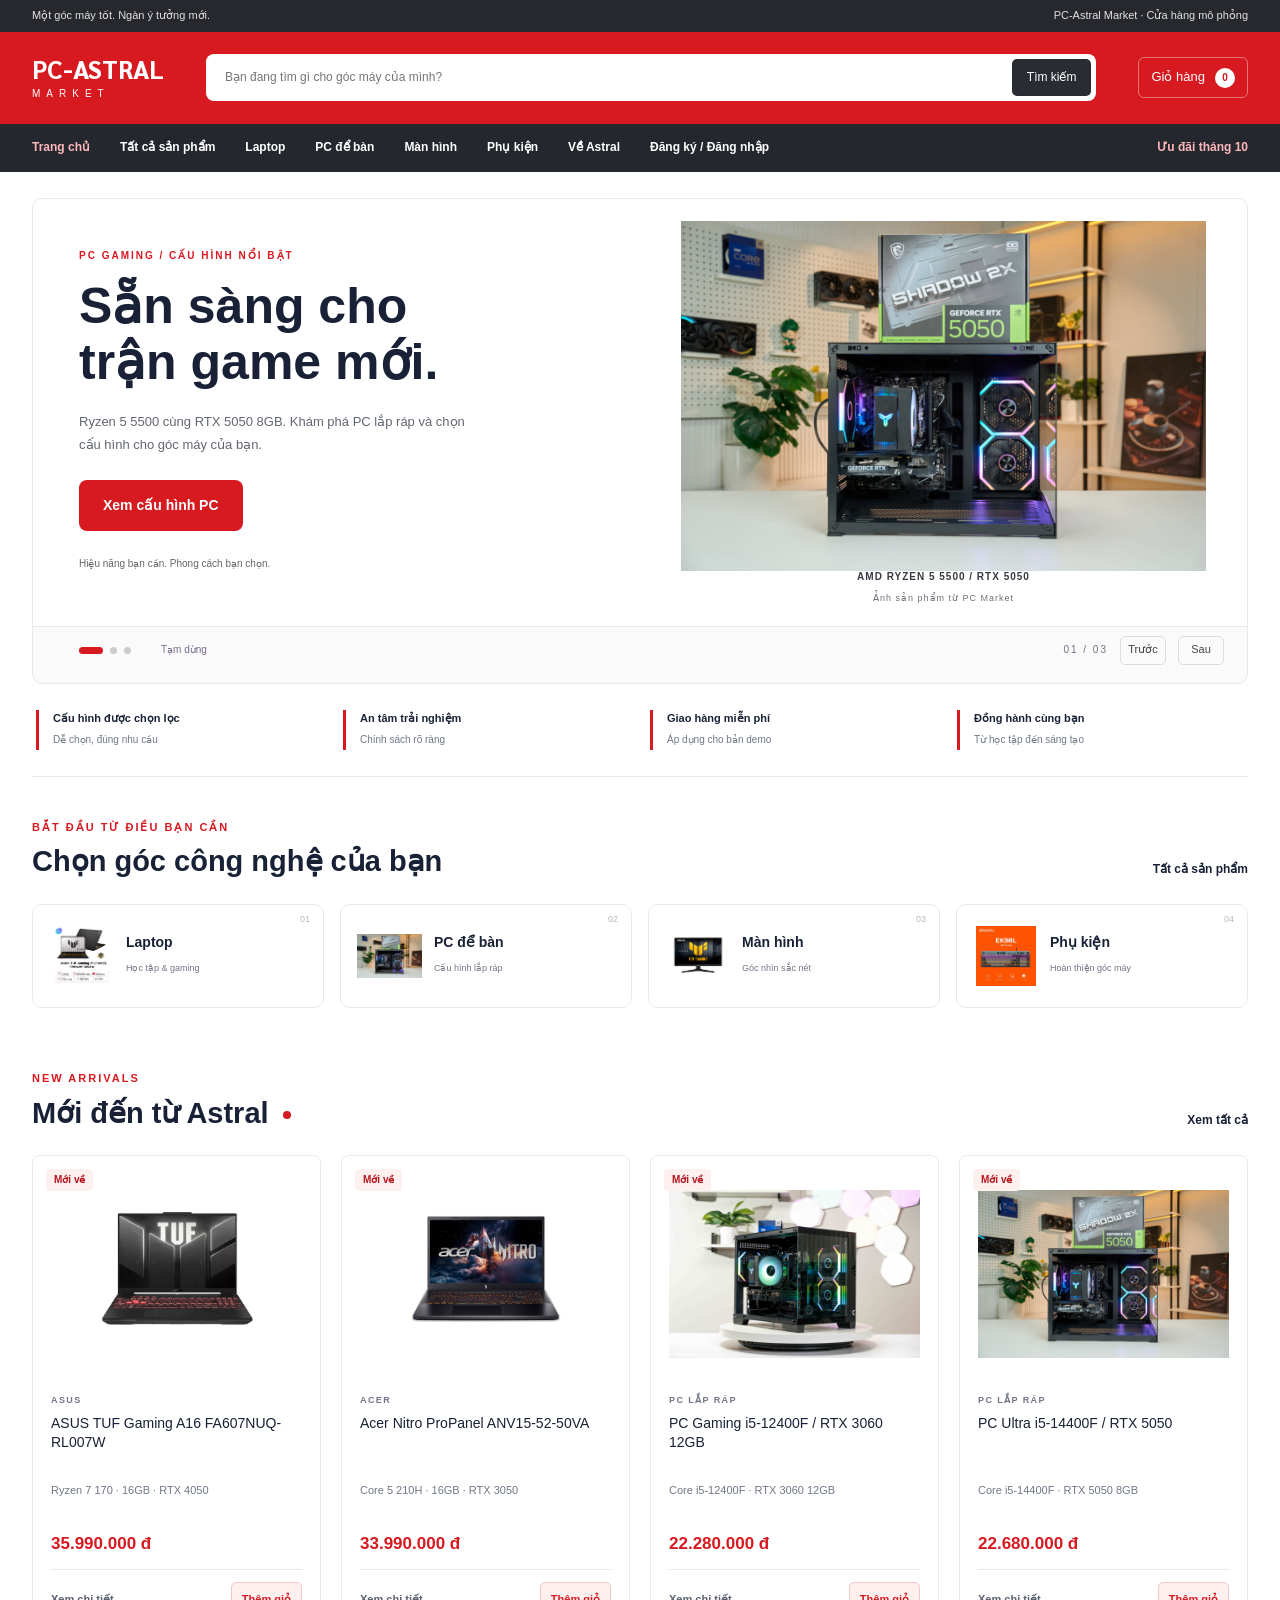
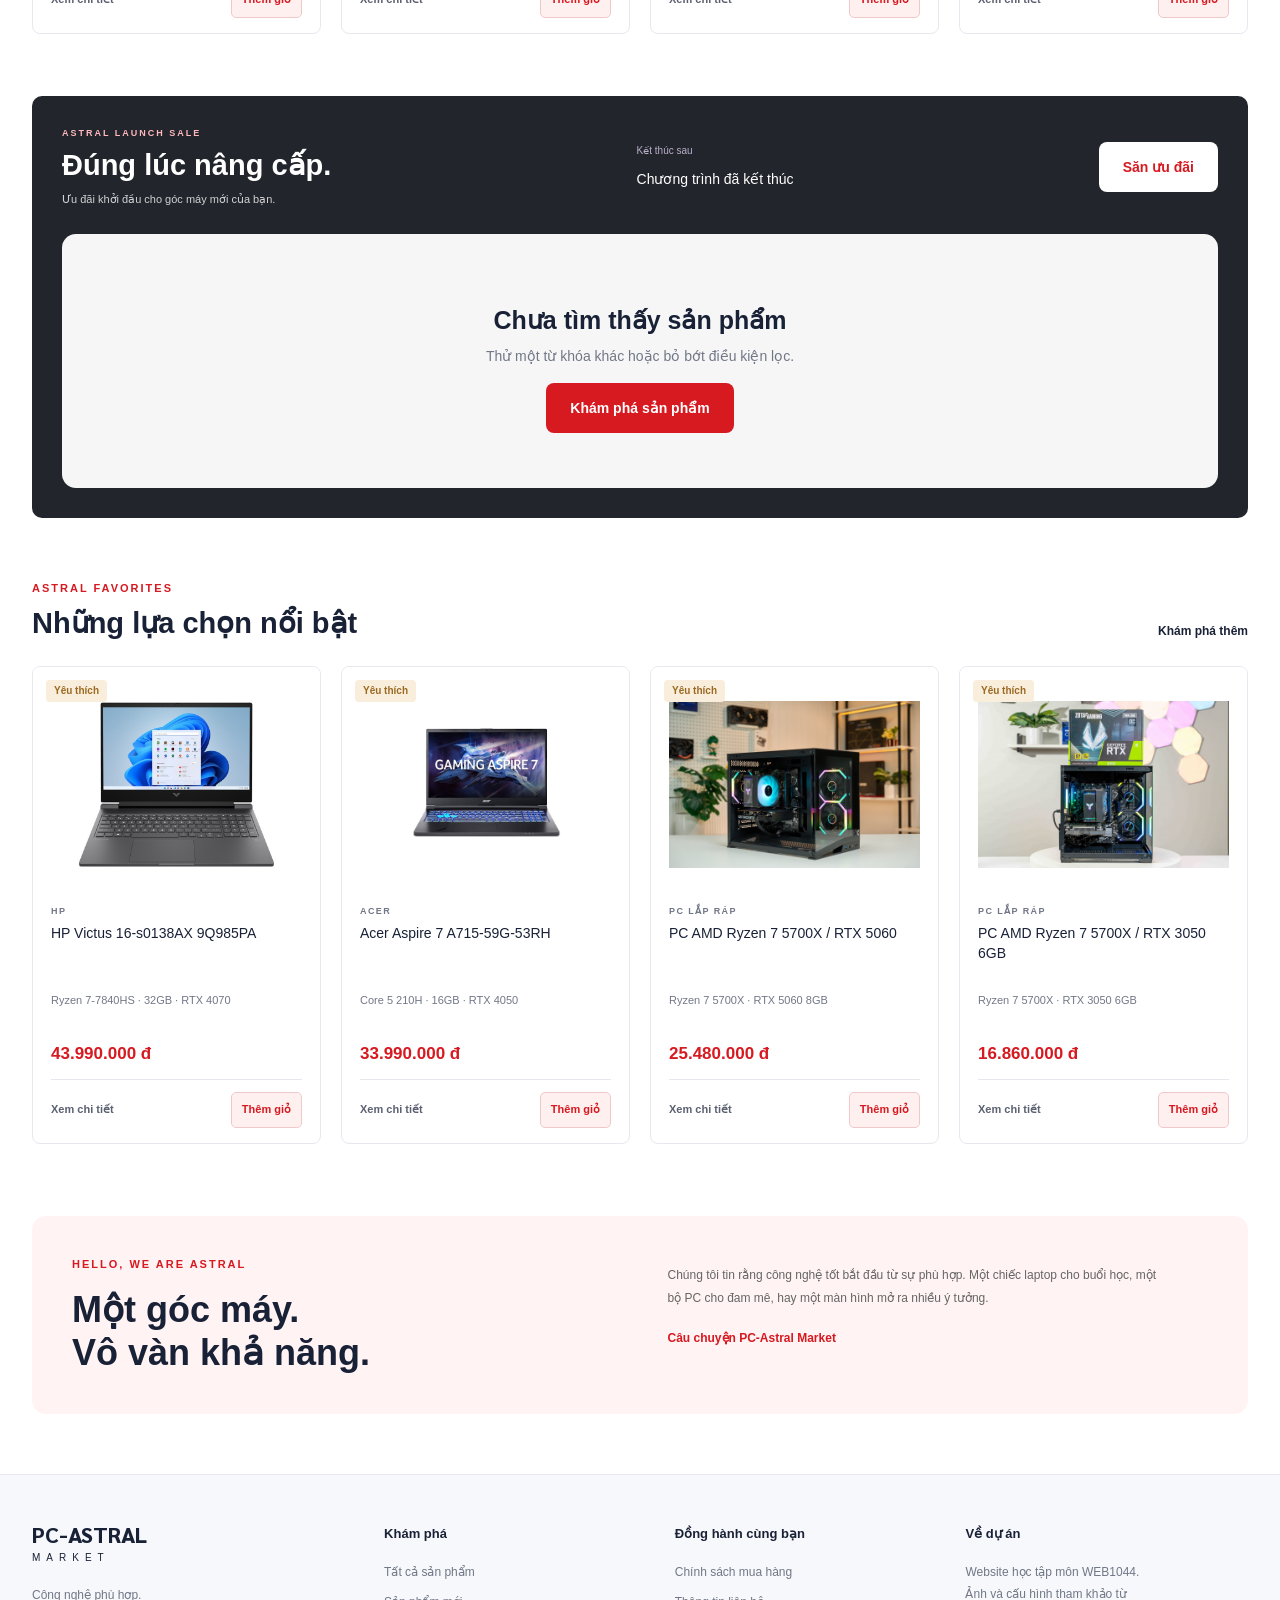
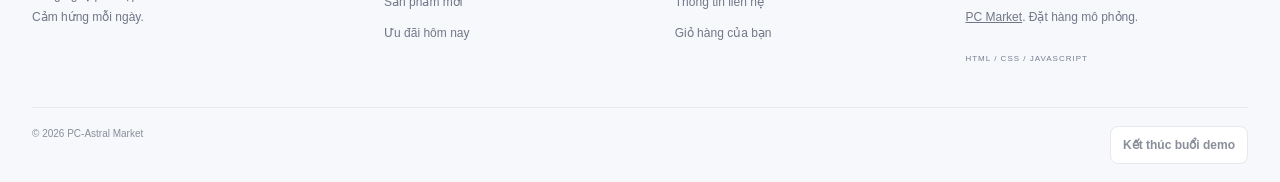
==== commit a687269b: "Hoan thien PC-Astral Market: JavaScript co ban, luu tru va bao cao Y3" ====
--- a/PC-Astral-Market/index.html
+++ b/PC-Astral-Market/index.html
@@ -6,23 +6,25 @@
     <meta name="viewport" content="width=device-width, initial-scale=1.0">
     <meta name="description" content="PC-Astral Market - Laptop, PC, màn hình và phụ kiện. Website mô phỏng môn WEB1044.">
     <title>Công nghệ phù hợp, cảm hứng mỗi ngày | PC-Astral Market</title>
-    <link rel="stylesheet" href="css/fonts.css">
-    <link rel="stylesheet" href="css/base.css">
-    <link rel="stylesheet" href="css/components.css">
-    <link rel="stylesheet" href="css/pages.css">
-    <link rel="stylesheet" href="css/responsive.css">
-    <!-- Giữ thứ tự: dữ liệu → hàm dùng chung → logic trang. -->
-    <script defer src="js/data.js"></script>
-    <script defer src="js/utils.js"></script>
-    <script defer src="js/storage.js"></script>
-    <script defer src="js/cart.js"></script>
-    <script defer src="js/common.js"></script>
-    <script defer src="js/home.js"></script>
+
+    <!-- GIAO DIỆN: một stylesheet, chia phần bằng chú thích trong file. -->
+    <link rel="stylesheet" href="css/style.css">
+    <!-- KHỞI TẠO: du-lieu.js nạp JSON; luu-tru.js, mo-hinh.js, hien-thi.js định nghĩa chức năng; su-kien.js chạy sau cùng. -->
+    <!-- Dữ liệu dự phòng cho mở trực tiếp file HTML trên máy khác. -->
+    <script src="js/san-pham-du-phong.js" defer></script>
+    <script defer src="js/du-lieu.js"></script>
+    <script defer src="js/luu-tru.js"></script>
+    <script defer src="js/mo-hinh.js"></script>
+    <script defer src="js/hien-thi.js"></script>
+    <script defer src="js/trang/trang-chu.js"></script>
+    <script defer src="js/su-kien.js"></script>
   </head>
   <body data-page="home">
     <a class="skip-link" href="#main">Bỏ qua điều hướng</a>
+    <!-- CHỨC NĂNG: header dùng chung do hien-thi.js tạo. -->
     <header id="site-header"></header>
     <p id="storage-warning" class="storage-warning" role="alert" hidden></p>
+    <!-- CHỨC NĂNG: nội dung chính của trang home; JavaScript điền dữ liệu vào ID/data-*. -->
     <main id="main">
       <div class="container home-top">
         <section class="hero" id="hero" aria-label="Bộ sưu tập nổi bật" aria-roledescription="carousel">
@@ -150,7 +152,8 @@
           </div>
         </section>
       </div>
-      <template id="category-template">
+      <!-- MẪU DÒNG: JavaScript nhân bản template, không viết tay từng sản phẩm. -->
+          <template id="category-template">
         <a class="category-tile" href="products.html?category=laptop">
           <img class="category-photo" alt="" width="70" height="60">
           <div>
@@ -161,6 +164,7 @@
         </a>
       </template>
     </main>
+    <!-- CHỨC NĂNG: footer có nút Kết thúc buổi demo. -->
     <footer id="site-footer"></footer>
     <noscript>
       <p class="storage-warning">Vui lòng bật JavaScript để xem sản phẩm và sử dụng giỏ hàng.</p>
--- a/PC-Astral-Market/css/style.css
+++ b/PC-Astral-Market/css/style.css
@@ -0,0 +1,3319 @@
+/* 01 FONT SARABUN LOCAL */
+/* Sarabun, SIL OFL 1.1. Local files support offline demos and Vietnamese. */
+/* vietnamese — 400 */
+@font-face {
+  font-family: 'Sarabun';
+  font-style: normal;
+  font-weight: 400;
+  font-display: swap;
+  src: url(../assets/fonts/sarabun/sarabun-400-vietnamese.woff2) format('woff2');
+  unicode-range: U+0102-0103, U+0110-0111, U+0128-0129, U+0168-0169, U+01A0-01A1, U+01AF-01B0, U+0300-0301, U+0303-0304, U+0308-0309, U+0323, U+0329, U+1EA0-1EF9, U+20AB;
+}
+
+/* latin-ext — 400 */
+@font-face {
+  font-family: 'Sarabun';
+  font-style: normal;
+  font-weight: 400;
+  font-display: swap;
+  src: url(../assets/fonts/sarabun/sarabun-400-latin-ext.woff2) format('woff2');
+  unicode-range: U+0100-02BA, U+02BD-02C5, U+02C7-02CC, U+02CE-02D7, U+02DD-02FF, U+0304, U+0308, U+0329, U+1D00-1DBF, U+1E00-1E9F, U+1EF2-1EFF, U+2020, U+20A0-20AB, U+20AD-20C4, U+2113, U+2C60-2C7F, U+A720-A7FF;
+}
+
+/* latin — 400 */
+@font-face {
+  font-family: 'Sarabun';
+  font-style: normal;
+  font-weight: 400;
+  font-display: swap;
+  src: url(../assets/fonts/sarabun/sarabun-400-latin.woff2) format('woff2');
+  unicode-range: U+0000-00FF, U+0131, U+0152-0153, U+02BB-02BC, U+02C6, U+02DA, U+02DC, U+0304, U+0308, U+0329, U+2000-206F, U+20AC, U+2122, U+2191, U+2193, U+2212, U+2215, U+FEFF, U+FFFD;
+}
+
+/* vietnamese — 500 */
+@font-face {
+  font-family: 'Sarabun';
+  font-style: normal;
+  font-weight: 500;
+  font-display: swap;
+  src: url(../assets/fonts/sarabun/sarabun-500-vietnamese.woff2) format('woff2');
+  unicode-range: U+0102-0103, U+0110-0111, U+0128-0129, U+0168-0169, U+01A0-01A1, U+01AF-01B0, U+0300-0301, U+0303-0304, U+0308-0309, U+0323, U+0329, U+1EA0-1EF9, U+20AB;
+}
+
+/* latin-ext — 500 */
+@font-face {
+  font-family: 'Sarabun';
+  font-style: normal;
+  font-weight: 500;
+  font-display: swap;
+  src: url(../assets/fonts/sarabun/sarabun-500-latin-ext.woff2) format('woff2');
+  unicode-range: U+0100-02BA, U+02BD-02C5, U+02C7-02CC, U+02CE-02D7, U+02DD-02FF, U+0304, U+0308, U+0329, U+1D00-1DBF, U+1E00-1E9F, U+1EF2-1EFF, U+2020, U+20A0-20AB, U+20AD-20C4, U+2113, U+2C60-2C7F, U+A720-A7FF;
+}
+
+/* latin — 500 */
+@font-face {
+  font-family: 'Sarabun';
+  font-style: normal;
+  font-weight: 500;
+  font-display: swap;
+  src: url(../assets/fonts/sarabun/sarabun-500-latin.woff2) format('woff2');
+  unicode-range: U+0000-00FF, U+0131, U+0152-0153, U+02BB-02BC, U+02C6, U+02DA, U+02DC, U+0304, U+0308, U+0329, U+2000-206F, U+20AC, U+2122, U+2191, U+2193, U+2212, U+2215, U+FEFF, U+FFFD;
+}
+
+/* vietnamese — 600 */
+@font-face {
+  font-family: 'Sarabun';
+  font-style: normal;
+  font-weight: 600;
+  font-display: swap;
+  src: url(../assets/fonts/sarabun/sarabun-600-vietnamese.woff2) format('woff2');
+  unicode-range: U+0102-0103, U+0110-0111, U+0128-0129, U+0168-0169, U+01A0-01A1, U+01AF-01B0, U+0300-0301, U+0303-0304, U+0308-0309, U+0323, U+0329, U+1EA0-1EF9, U+20AB;
+}
+
+/* latin-ext — 600 */
+@font-face {
+  font-family: 'Sarabun';
+  font-style: normal;
+  font-weight: 600;
+  font-display: swap;
+  src: url(../assets/fonts/sarabun/sarabun-600-latin-ext.woff2) format('woff2');
+  unicode-range: U+0100-02BA, U+02BD-02C5, U+02C7-02CC, U+02CE-02D7, U+02DD-02FF, U+0304, U+0308, U+0329, U+1D00-1DBF, U+1E00-1E9F, U+1EF2-1EFF, U+2020, U+20A0-20AB, U+20AD-20C4, U+2113, U+2C60-2C7F, U+A720-A7FF;
+}
+
+/* latin — 600 */
+@font-face {
+  font-family: 'Sarabun';
+  font-style: normal;
+  font-weight: 600;
+  font-display: swap;
+  src: url(../assets/fonts/sarabun/sarabun-600-latin.woff2) format('woff2');
+  unicode-range: U+0000-00FF, U+0131, U+0152-0153, U+02BB-02BC, U+02C6, U+02DA, U+02DC, U+0304, U+0308, U+0329, U+2000-206F, U+20AC, U+2122, U+2191, U+2193, U+2212, U+2215, U+FEFF, U+FFFD;
+}
+
+/* vietnamese — 700 */
+@font-face {
+  font-family: 'Sarabun';
+  font-style: normal;
+  font-weight: 700;
+  font-display: swap;
+  src: url(../assets/fonts/sarabun/sarabun-700-vietnamese.woff2) format('woff2');
+  unicode-range: U+0102-0103, U+0110-0111, U+0128-0129, U+0168-0169, U+01A0-01A1, U+01AF-01B0, U+0300-0301, U+0303-0304, U+0308-0309, U+0323, U+0329, U+1EA0-1EF9, U+20AB;
+}
+
+/* latin-ext — 700 */
+@font-face {
+  font-family: 'Sarabun';
+  font-style: normal;
+  font-weight: 700;
+  font-display: swap;
+  src: url(../assets/fonts/sarabun/sarabun-700-latin-ext.woff2) format('woff2');
+  unicode-range: U+0100-02BA, U+02BD-02C5, U+02C7-02CC, U+02CE-02D7, U+02DD-02FF, U+0304, U+0308, U+0329, U+1D00-1DBF, U+1E00-1E9F, U+1EF2-1EFF, U+2020, U+20A0-20AB, U+20AD-20C4, U+2113, U+2C60-2C7F, U+A720-A7FF;
+}
+
+/* latin — 700 */
+@font-face {
+  font-family: 'Sarabun';
+  font-style: normal;
+  font-weight: 700;
+  font-display: swap;
+  src: url(../assets/fonts/sarabun/sarabun-700-latin.woff2) format('woff2');
+  unicode-range: U+0000-00FF, U+0131, U+0152-0153, U+02BB-02BC, U+02C6, U+02DA, U+02DC, U+0304, U+0308, U+0329, U+2000-206F, U+20AC, U+2122, U+2191, U+2193, U+2212, U+2215, U+FEFF, U+FFFD;
+}
+
+/* vietnamese — 800 */
+@font-face {
+  font-family: 'Sarabun';
+  font-style: normal;
+  font-weight: 800;
+  font-display: swap;
+  src: url(../assets/fonts/sarabun/sarabun-800-vietnamese.woff2) format('woff2');
+  unicode-range: U+0102-0103, U+0110-0111, U+0128-0129, U+0168-0169, U+01A0-01A1, U+01AF-01B0, U+0300-0301, U+0303-0304, U+0308-0309, U+0323, U+0329, U+1EA0-1EF9, U+20AB;
+}
+
+/* latin-ext — 800 */
+@font-face {
+  font-family: 'Sarabun';
+  font-style: normal;
+  font-weight: 800;
+  font-display: swap;
+  src: url(../assets/fonts/sarabun/sarabun-800-latin-ext.woff2) format('woff2');
+  unicode-range: U+0100-02BA, U+02BD-02C5, U+02C7-02CC, U+02CE-02D7, U+02DD-02FF, U+0304, U+0308, U+0329, U+1D00-1DBF, U+1E00-1E9F, U+1EF2-1EFF, U+2020, U+20A0-20AB, U+20AD-20C4, U+2113, U+2C60-2C7F, U+A720-A7FF;
+}
+
+/* latin — 800 */
+@font-face {
+  font-family: 'Sarabun';
+  font-style: normal;
+  font-weight: 800;
+  font-display: swap;
+  src: url(../assets/fonts/sarabun/sarabun-800-latin.woff2) format('woff2');
+  unicode-range: U+0000-00FF, U+0131, U+0152-0153, U+02BB-02BC, U+02C6, U+02DA, U+02DC, U+0304, U+0308, U+0329, U+2000-206F, U+20AC, U+2122, U+2191, U+2193, U+2212, U+2215, U+FEFF, U+FFFD;
+}
+
+
+/* 02 NỀN TẢNG VÀ BIẾN MÀU */
+/* Biến giao diện, typography và nền tảng */
+
+:root {
+  --ink: #182136;
+  --muted: #717787;
+  --accent: #d71920;
+  --accent-dark: #b21218;
+  --tint: #fff0f0;
+  --line: #e7e8ee;
+  --surface: #f6f6f6;
+  --navy: #121b2d;
+  --radius: 14px;
+  --shadow: 0 12px 36px #17213b0b;
+}
+
+* {
+  box-sizing: border-box;
+}
+
+html {
+  scroll-behavior: smooth;
+  scroll-padding-top: 20px;
+}
+
+body {
+  margin: 0;
+  background: #fff;
+  color: var(--ink);
+  font-family: "Sarabun",Arial,sans-serif;
+  font-size: 14px;
+  line-height: 1.6;
+}
+
+a {
+  color: inherit;
+  text-decoration: none;
+  -webkit-tap-highlight-color: transparent;
+}
+
+button {
+  font: inherit;
+  -webkit-tap-highlight-color: transparent;
+  cursor: pointer;
+  color: inherit;
+}
+
+input {
+  font: inherit;
+  -webkit-tap-highlight-color: transparent;
+  min-width: 0;
+  border: 1px solid #dcdde6;
+  border-radius: 8px;
+  background: #fff;
+  padding: 11px 12px;
+  color: var(--ink);
+  width: 100%;
+  outline: none;
+}
+
+select {
+  font: inherit;
+  -webkit-tap-highlight-color: transparent;
+  min-width: 0;
+  border: 1px solid #dcdde6;
+  border-radius: 8px;
+  background: #fff;
+  padding: 11px 12px;
+  color: var(--ink);
+  width: 100%;
+  outline: none;
+}
+
+textarea {
+  font: inherit;
+  -webkit-tap-highlight-color: transparent;
+  min-width: 0;
+  border: 1px solid #dcdde6;
+  border-radius: 8px;
+  background: #fff;
+  padding: 11px 12px;
+  color: var(--ink);
+  width: 100%;
+  outline: none;
+}
+
+button:disabled {
+  cursor: not-allowed;
+  opacity: .45;
+}
+
+img {
+  display: block;
+  max-width: 100%;
+  height: auto;
+}
+
+h1 {
+  margin-top: 0;
+  line-height: 1.2;
+  letter-spacing: normal;
+  font-size: 42px;
+}
+
+h2 {
+  margin-top: 0;
+  line-height: 1.2;
+  letter-spacing: normal;
+  font-size: 29px;
+}
+
+h3 {
+  margin-top: 0;
+  line-height: 1.2;
+  letter-spacing: normal;
+  font-size: 17px;
+}
+
+p {
+  margin-top: 0;
+  margin-bottom: 16px;
+}
+
+input:focus {
+  border-color: var(--accent);
+  box-shadow: 0 0 0 3px #d7192018;
+}
+
+select:focus {
+  border-color: var(--accent);
+  box-shadow: 0 0 0 3px #d7192018;
+}
+
+textarea:focus {
+  border-color: var(--accent);
+  box-shadow: 0 0 0 3px #d7192018;
+}
+
+input[aria-invalid=true] {
+  border-color: #c03b4e;
+}
+
+a:focus-visible {
+  outline: 3px solid #e75b60;
+  outline-offset: 4px;
+}
+
+button:focus-visible {
+  outline: 3px solid #e75b60;
+  outline-offset: 4px;
+}
+
+summary:focus-visible {
+  outline: 3px solid #e75b60;
+  outline-offset: 4px;
+}
+
+.container {
+  width: min(1240px,calc(100% - 64px));
+  margin: auto;
+}
+
+.section {
+  margin: 62px 0;
+}
+
+.page-content {
+  padding-bottom: 70px;
+  min-height: 65vh;
+}
+
+.page-heading {
+  margin: 30px 0 36px;
+}
+
+.page-heading h1 {
+  margin-bottom: 12px;
+}
+
+.page-heading p:not(.eyebrow) {
+  color: var(--muted);
+  font-size: 16px;
+}
+
+.eyebrow {
+  font-size: 11px;
+  font-weight: 700;
+  letter-spacing: 2px;
+  margin-bottom: 14px;
+}
+
+.accent {
+  color: var(--accent);
+}
+
+.muted-text {
+  color: var(--muted);
+}
+
+.small {
+  font-size: 12px;
+}
+
+.centered {
+  text-align: center;
+}
+
+.success-text {
+  color: #168264;
+}
+
+.sr-only {
+  position: absolute;
+  width: 1px;
+  height: 1px;
+  padding: 0;
+  overflow: hidden;
+  clip: rect(0,0,0,0);
+  white-space: nowrap;
+  border: 0;
+}
+
+.skip-link {
+  position: absolute;
+  top: -70px;
+  left: 16px;
+  background: #fff;
+  padding: 10px;
+  z-index: 99;
+}
+
+.skip-link:focus {
+  top: 8px;
+}
+
+[hidden] {
+  display: none !important;
+}
+
+.full {
+  width: 100%;
+}
+
+
+/* 03 THÀNH PHẦN DÙNG CHUNG */
+/* Nút, trường nhập, điều hướng và thông báo dùng chung */
+
+.button {
+  border: 1px solid transparent;
+  display: inline-flex;
+  align-items: center;
+  justify-content: center;
+  gap: 12px;
+  padding: 13px 23px;
+  border-radius: 8px;
+  background: var(--accent);
+  color: white;
+  font-weight: 600;
+  font-size: 14px;
+  transition: background .2s,transform .2s;
+}
+
+.button:hover {
+  background: var(--accent-dark);
+  transform: translateY(-1px);
+}
+
+.button-light {
+  background: white;
+  color: var(--accent);
+}
+
+.button-light:hover {
+  background: #ffe8e8;
+}
+
+.button-outline {
+  background: white;
+  border-color: var(--accent);
+  color: var(--accent);
+}
+
+.button-outline:hover {
+  color: white;
+}
+
+.text-button {
+  background: none;
+  border: 0;
+  padding: 0;
+  color: var(--accent);
+  font-size: 12px;
+}
+
+.control-button {
+  display: inline-flex;
+  align-items: center;
+  justify-content: center;
+  border: 1px solid var(--line);
+  background: white;
+  border-radius: 8px;
+  width: auto;
+  height: 38px;
+  min-height: 36px;
+  padding: 7px 12px;
+  font-size: 12px;
+  font-weight: 600;
+}
+
+.breadcrumb {
+  display: flex;
+  align-items: center;
+  flex-wrap: wrap;
+  gap: 12px;
+  padding-top: 26px;
+  color: var(--muted);
+  font-size: 12px;
+}
+
+.breadcrumb a:hover {
+  color: var(--accent);
+}
+
+.field {
+  margin-bottom: 19px;
+}
+
+.field label {
+  font-size: 13px;
+  display: block;
+  font-weight: 600;
+  margin-bottom: 8px;
+}
+
+.field-error {
+  display: block;
+  min-height: 0;
+  font-size: 12px;
+  color: #b52740;
+  margin-top: 5px;
+}
+
+.field-error:empty {
+  display: none;
+}
+
+.storage-warning {
+  margin: 0;
+  padding: 12px 24px;
+  background: #fff0d7;
+  color: #7b4c11;
+  font-size: 13px;
+}
+
+/* Thành phần dùng chung giữa các trang */
+
+.topbar {
+  font-size: 11px;
+  padding: 7px 0;
+  background: #26282e;
+  color: #e2e2e4;
+}
+
+.topbar .container {
+  display: flex;
+  justify-content: space-between;
+}
+
+.header-main {
+  display: flex;
+  align-items: center;
+  min-height: 92px;
+  gap: 42px;
+}
+
+.brand {
+  display: inline-flex;
+  align-items: center;
+  gap: 11px;
+  flex-shrink: 0;
+  line-height: 1.05;
+}
+
+.brand>span {
+  font-weight: 800;
+  font-size: 25px;
+  letter-spacing: normal;
+}
+
+.brand small {
+  display: block;
+  margin-top: 7px;
+  font-weight: 500;
+  font-size: 10px;
+  letter-spacing: 6px;
+}
+
+.header-search {
+  position: relative;
+  flex: 1;
+}
+
+.header-search input {
+  border-color: transparent;
+  font-size: 12px;
+  padding: 13px 48px 13px 18px;
+  background: white;
+  color: #222;
+  padding-right: 100px;
+}
+
+.header-search button {
+  position: absolute;
+  border: 0;
+  background: #292c33;
+  color: white;
+  border-radius: 5px;
+  top: 5px;
+  right: 5px;
+  bottom: 5px;
+  padding: 0 15px;
+  font-size: 12px;
+}
+
+.cart-link {
+  display: flex;
+  align-items: center;
+  gap: 10px;
+  font-size: 13px;
+  border: 1px solid #ffffff66;
+  padding: 9px 12px;
+  border-radius: 6px;
+}
+
+.cart-link b {
+  border-radius: 50%;
+  font-size: 10px;
+  min-width: 20px;
+  height: 20px;
+  text-align: center;
+  line-height: 20px;
+  background: white;
+  color: #d71920;
+}
+
+.menu-toggle {
+  display: none;
+}
+
+.main-nav {
+  border-top: 1px solid var(--line);
+  border-bottom: 1px solid var(--line);
+  background: #24272e;
+  border: 0;
+}
+
+.main-nav .container {
+  display: flex;
+  gap: 30px;
+  align-items: center;
+  min-height: 48px;
+}
+
+.main-nav a {
+  font-size: 12px;
+  font-weight: 600;
+  padding: 14px 0;
+  white-space: nowrap;
+}
+
+.main-nav a:hover {
+  color: #ffb8bc;
+}
+
+.main-nav a[aria-current] {
+  color: #ffb8bc;
+}
+
+.main-nav .nav-sale {
+  margin-left: auto;
+  color: #ffb8bc;
+}
+
+.section-heading {
+  display: flex;
+  justify-content: space-between;
+  align-items: end;
+  gap: 20px;
+  margin-bottom: 25px;
+}
+
+.section-heading h2 {
+  margin: 0;
+}
+
+.section-heading .eyebrow {
+  margin-bottom: 8px;
+}
+
+.section-heading>a {
+  font-size: 12px;
+  font-weight: 600;
+  white-space: nowrap;
+}
+
+.section-heading>a:hover {
+  color: var(--accent);
+}
+
+.heading-dot {
+  display: inline-block;
+  background: #d71920;
+  border-radius: 50%;
+  width: 8px;
+  height: 8px;
+  vertical-align: middle;
+  margin-left: 6px;
+}
+
+.product-grid {
+  display: grid;
+  grid-template-columns: repeat(4,minmax(0,1fr));
+  gap: 20px;
+}
+
+.product-card {
+  border: 1px solid var(--line);
+  overflow: hidden;
+  background: white;
+  transition: transform .2s,border-color .2s,box-shadow .2s;
+  min-width: 0;
+  display: flex;
+  flex-direction: column;
+  border-radius: 8px;
+}
+
+.product-card:hover {
+  transform: translateY(-4px);
+  border-color: #e7a3a6;
+  box-shadow: var(--shadow);
+}
+
+.product-card:focus-within {
+  transform: translateY(-4px);
+  border-color: #e7a3a6;
+  box-shadow: var(--shadow);
+}
+
+.product-visual {
+  position: relative;
+  background: #fff;
+  height: 220px;
+  padding: 25px 18px 8px;
+}
+
+.product-visual img {
+  width: 100%;
+  object-fit: contain;
+  transition: transform .3s;
+  height: 185px;
+}
+
+.product-card:hover .product-visual img {
+  transform: scale(1.05);
+}
+
+.badge {
+  display: inline-block;
+  background: #fff0f0;
+  color: #b5161d;
+  border-radius: 4px;
+  font-size: 10px;
+  font-weight: 600;
+  padding: 3px 8px;
+  letter-spacing: 0;
+}
+
+.product-visual>.badge {
+  position: absolute;
+  z-index: 1;
+  top: 13px;
+  left: 13px;
+}
+
+.badge.sale {
+  background: #ffebe5;
+  color: #c44e33;
+}
+
+.badge.warm {
+  background: #f9eddb;
+  color: #9b6a22;
+}
+
+.badge.muted {
+  background: #e8e9ec;
+  color: #636b7a;
+}
+
+.product-info {
+  padding: 17px 18px 15px;
+  display: flex;
+  flex-direction: column;
+  flex: 1;
+}
+
+.product-brand {
+  font-size: 9px;
+  letter-spacing: 1.4px;
+  text-transform: uppercase;
+  font-weight: 700;
+  color: var(--muted);
+}
+
+.product-info h3 {
+  margin: 6px 0 9px;
+  letter-spacing: normal;
+  font-size: 14px;
+  min-height: 59px;
+  line-height: 1.4;
+  font-weight: 400;
+}
+
+.product-info h3 a:hover {
+  color: var(--accent);
+}
+
+.product-spec {
+  color: var(--muted);
+  margin-bottom: 12px;
+  line-height: 1.6;
+  font-size: 11px;
+  min-height: 36px;
+}
+
+.price-line {
+  display: flex;
+  gap: 7px;
+  align-items: baseline;
+  flex-wrap: wrap;
+  min-height: 30px;
+  margin-top: auto;
+}
+
+.price-line strong {
+  font-size: 17px;
+  letter-spacing: normal;
+  color: var(--accent);
+}
+
+.price-line del {
+  font-size: 10px;
+  color: #9298a3;
+}
+
+.product-actions {
+  border-top: 1px solid var(--line);
+  display: flex;
+  justify-content: space-between;
+  align-items: center;
+  padding-top: 12px;
+  margin-top: 9px;
+  gap: 8px;
+}
+
+.product-actions>a {
+  font-weight: 600;
+  color: #5b6171;
+  font-size: 11px;
+}
+
+.add-cart {
+  background: #fff0f0;
+  color: var(--accent);
+  width: auto;
+  height: 34px;
+  padding: 0 10px;
+  white-space: nowrap;
+  border: 1px solid #f0c8ca;
+  font-size: 11px;
+  border-radius: 5px;
+}
+
+.add-cart:hover {
+  background: var(--accent);
+  color: white;
+}
+
+.empty-state {
+  padding: 55px 24px;
+  text-align: center;
+  background: var(--surface);
+  border-radius: 14px;
+  grid-column: 1/-1;
+}
+
+.empty-state h2 {
+  font-size: 25px;
+  margin: 16px 0 10px;
+}
+
+.empty-state p {
+  color: var(--muted);
+}
+
+.toast {
+  position: fixed;
+  bottom: 26px;
+  left: 50%;
+  transform: translate(-50%,20px);
+  max-width: calc(100% - 32px);
+  width: max-content;
+  background: var(--navy);
+  color: #fff;
+  border-radius: 10px;
+  padding: 15px 22px;
+  font-size: 13px;
+  box-shadow: 0 8px 30px #10162e35;
+  opacity: 0;
+  pointer-events: none;
+  transition: .2s;
+  z-index: 100;
+}
+
+.toast.visible {
+  opacity: 1;
+  transform: translate(-50%,0);
+}
+
+#site-footer {
+  background: #f7f8fb;
+  border-top: 1px solid var(--line);
+  padding-top: 48px;
+}
+
+.footer-grid {
+  display: grid;
+  grid-template-columns: 1.25fr 1fr 1fr 1.15fr;
+  gap: 45px;
+  padding-bottom: 40px;
+}
+
+.footer-grid .brand {
+  margin-bottom: 20px;
+  color: var(--ink);
+}
+
+.footer-grid .brand>span {
+  font-size: 22px;
+}
+
+.footer-grid p {
+  font-size: 12px;
+  color: var(--muted);
+  line-height: 1.9;
+}
+
+.footer-grid a:not(.brand) {
+  font-size: 12px;
+  color: var(--muted);
+  line-height: 1.9;
+  display: block;
+  margin: 8px 0;
+}
+
+.footer-grid h3 {
+  font-size: 13px;
+  margin: 3px 0 19px;
+  letter-spacing: 0;
+}
+
+.footer-grid a:hover {
+  color: var(--accent);
+}
+
+.footer-tag {
+  font-size: 8px;
+  letter-spacing: 1px;
+  color: #777e92;
+}
+
+.footer-bottom {
+  display: flex;
+  justify-content: space-between;
+  border-top: 1px solid var(--line);
+  padding: 18px 0;
+  color: #898e9a;
+  font-size: 10px;
+}
+
+.order-summary {
+  border: 1px solid var(--line);
+  border-radius: 12px;
+  padding: 26px;
+  align-self: start;
+  background: #fff;
+  position: sticky;
+  top: 20px;
+}
+
+.order-summary h2 {
+  font-size: 20px;
+  margin-bottom: 25px;
+}
+
+.summary-row {
+  display: flex;
+  justify-content: space-between;
+  gap: 10px;
+  font-size: 13px;
+  margin: 17px 0;
+}
+
+.summary-total {
+  display: flex;
+  justify-content: space-between;
+  align-items: center;
+  gap: 12px;
+  border-top: 1px solid var(--line);
+  padding: 22px 0 15px;
+  margin-top: 22px;
+  font-size: 14px;
+}
+
+.summary-total strong {
+  font-size: 23px;
+  color: var(--accent);
+  letter-spacing: normal;
+}
+
+.order-summary .button {
+  margin-top: 10px;
+}
+
+.order-summary .centered {
+  margin: 16px 0 0;
+}
+
+.demo-notice {
+  background: #fff0f0;
+  color: #8a292c;
+  border-radius: 8px;
+  font-size: 12px;
+  padding: 14px 16px;
+}
+
+.summary-total+p {
+  margin-bottom: 0;
+}
+
+#site-header {
+  background: #d71920;
+  color: white;
+}
+
+.cart-image {
+  background: #fff;
+}
+
+.category-photo {
+  width: 65px;
+  height: 60px;
+  object-fit: contain;
+}
+
+.image-fallback {
+  display: flex;
+  align-items: center;
+  justify-content: center;
+  min-height: 100px;
+  padding: 20px;
+  color: var(--muted);
+  font-size: 13px;
+}
+
+.source-note a {
+  color: var(--accent);
+  text-decoration: underline;
+  text-underline-offset: 3px;
+}
+
+.footer-grid p a:not(.brand) {
+  display: inline;
+  margin: 0;
+  text-decoration: underline;
+}
+
+
+/* 04 BỐ CỤC TỪNG TRANG */
+/* Bố cục và thành phần riêng từng trang */
+
+.home-top {
+  padding-top: 26px;
+}
+
+.hero {
+  background: #fff;
+  position: relative;
+  overflow: hidden;
+  border: 1px solid var(--line);
+  border-radius: 10px;
+}
+
+.hero-content {
+  display: grid;
+  grid-template-columns: 1fr 1fr;
+  min-height: 425px;
+}
+
+.hero-copy {
+  padding: 49px 0 25px 46px;
+  position: relative;
+  z-index: 1;
+}
+
+.hero-copy .eyebrow {
+  font-size: 10px;
+  color: var(--accent);
+}
+
+.hero h1 {
+  line-height: 1.13;
+  letter-spacing: normal;
+  margin-bottom: 19px;
+  font-weight: 700;
+  font-size: 50px;
+}
+
+.hero-description {
+  max-width: 390px;
+  font-size: 13px;
+  line-height: 1.8;
+  margin-bottom: 24px;
+  color: #626671;
+}
+
+.hero-proof {
+  font-size: 10px;
+  margin-top: 25px;
+  color: #666;
+}
+
+.hero-art {
+  position: relative;
+  display: flex;
+  align-items: center;
+  justify-content: center;
+  min-width: 0;
+  isolation: isolate;
+  background: white;
+  padding: 22px 20px 55px;
+}
+
+.hero-art>img {
+  position: relative;
+  z-index: 1;
+  margin-top: -15px;
+  transform: none;
+  filter: none;
+  margin: 0;
+  width: 100%;
+  height: 350px;
+  max-height: 350px;
+  object-fit: contain;
+}
+
+.hero-caption {
+  position: absolute;
+  left: 50%;
+  transform: translateX(-50%);
+  text-align: center;
+  bottom: 18px;
+  white-space: normal;
+  width: 95%;
+}
+
+.hero-caption b {
+  display: block;
+  font-size: 10px;
+  letter-spacing: 1px;
+  color: #373a42;
+}
+
+.hero-caption span {
+  font-size: 9px;
+  letter-spacing: 1px;
+  color: #6d7078;
+}
+
+.hero-controls {
+  display: flex;
+  align-items: center;
+  gap: 12px;
+  padding: 9px 23px 18px 46px;
+  border-top: 1px solid var(--line);
+  background: #fafafa;
+}
+
+.slide-dots {
+  display: flex;
+  gap: 7px;
+}
+
+.slide-dots button {
+  width: 7px;
+  height: 7px;
+  border: 0;
+  border-radius: 10px;
+  padding: 0;
+  background: #ccc;
+}
+
+.slide-dots button.active {
+  width: 24px;
+  background: var(--accent);
+}
+
+.pause-slide {
+  border: 0;
+  background: none;
+  color: #776b8c;
+  font-size: 10px;
+  margin-left: 12px;
+}
+
+#slide-count {
+  margin-left: auto;
+  font-size: 10px;
+  color: #796f88;
+  letter-spacing: 2px;
+}
+
+.slider-arrow {
+  height: 29px;
+  border: 1px solid #d2c9e2;
+  background: transparent;
+  width: auto;
+  min-width: 46px;
+  border-radius: 5px;
+  font-size: 11px;
+  color: #444;
+  border-color: #ddd;
+}
+
+.slider-arrow:hover {
+  background: white;
+}
+
+.benefits {
+  display: grid;
+  grid-template-columns: repeat(4,1fr);
+  border-bottom: 1px solid var(--line);
+  padding: 26px 4px;
+  gap: 20px;
+}
+
+.benefits>div {
+  display: flex;
+  gap: 13px;
+  align-items: center;
+  padding-left: 14px;
+  border-left: 3px solid var(--accent);
+}
+
+.benefits p {
+  margin: 0;
+}
+
+.benefits b {
+  display: block;
+  font-size: 11px;
+  font-weight: 600;
+}
+
+.benefits small {
+  font-size: 10px;
+  color: var(--muted);
+}
+
+.categories-section {
+  margin-top: 42px;
+}
+
+.category-grid {
+  display: grid;
+  grid-template-columns: repeat(4,1fr);
+  gap: 16px;
+}
+
+.category-tile {
+  border: 1px solid var(--line);
+  border-radius: 10px;
+  padding: 21px 16px;
+  display: flex;
+  align-items: center;
+  gap: 12px;
+  position: relative;
+  transition: .2s;
+}
+
+.category-tile:hover {
+  border-color: #e7a3a6;
+  background: #fff8f8;
+}
+
+.category-tile h3 {
+  font-size: 14px;
+  margin: 0 0 4px;
+  letter-spacing: 0;
+}
+
+.category-tile div>span {
+  font-size: 9px;
+  color: var(--muted);
+}
+
+.category-number {
+  position: absolute;
+  right: 13px;
+  top: 7px;
+  font-size: 9px;
+  color: #b9b5c1;
+}
+
+.sale-section {
+  background: #22252b;
+  padding: 30px;
+  border-radius: 10px;
+}
+
+.sale-heading {
+  display: flex;
+  gap: 30px;
+  align-items: center;
+  justify-content: space-between;
+  color: white;
+  margin-bottom: 25px;
+}
+
+.sale-heading .eyebrow {
+  color: #ffb8bc;
+  font-size: 9px;
+  margin-bottom: 8px;
+}
+
+.sale-heading h2 {
+  margin: 0 0 8px;
+  font-size: 29px;
+}
+
+.sale-heading p:not(.eyebrow) {
+  margin: 0;
+  font-size: 11px;
+  color: #d2d2d6;
+}
+
+.countdown-wrap>span {
+  font-size: 10px;
+  color: #b9afca;
+  display: block;
+  margin-bottom: 9px;
+}
+
+.countdown {
+  display: flex;
+  gap: 6px;
+}
+
+.countdown>span {
+  display: flex;
+  flex-direction: column;
+  align-items: center;
+  width: 45px;
+}
+
+.countdown b {
+  font-variant-numeric: tabular-nums;
+  font-size: 23px;
+  font-weight: 600;
+  background: #ffffff12;
+  border: 1px solid #ffffff15;
+  border-radius: 7px;
+  width: 43px;
+  height: 42px;
+  text-align: center;
+  line-height: 40px;
+}
+
+.countdown small {
+  font-size: 8px;
+  color: #bcb1cf;
+  margin-top: 5px;
+}
+
+.sale-section .product-grid {
+  gap: 16px;
+}
+
+.sale-section .product-info {
+  padding: 15px;
+}
+
+.sale-section .product-visual {
+  height: 205px;
+}
+
+.sale-section .product-visual img {
+  height: 175px;
+}
+
+.brand-story {
+  margin: 72px 0 60px;
+  background: #fff3f3;
+  padding: 40px;
+  display: grid;
+  grid-template-columns: 1fr 1fr;
+  gap: 55px;
+  border-radius: 14px;
+  position: relative;
+  overflow: hidden;
+}
+
+.brand-story h2 {
+  font-size: 36px;
+  margin: 0;
+}
+
+.brand-story>div {
+  z-index: 1;
+}
+
+.brand-story>div:nth-child(2) {
+  padding: 8px 45px 0 0;
+}
+
+.brand-story p:not(.eyebrow) {
+  font-size: 12px;
+  line-height: 1.9;
+  color: #666;
+}
+
+.brand-story a {
+  font-size: 12px;
+  font-weight: 600;
+  color: var(--accent);
+}
+
+.catalog-layout {
+  display: grid;
+  grid-template-columns: 220px minmax(0,1fr);
+  gap: 32px;
+}
+
+.filter-panel {
+  border-top: 1px solid var(--line);
+  padding-top: 18px;
+}
+
+.filter-heading {
+  display: flex;
+  justify-content: space-between;
+  align-items: center;
+  margin-bottom: 25px;
+}
+
+.filter-heading h2 {
+  font-size: 18px;
+  margin: 0;
+}
+
+.filter-panel .field label {
+  font-size: 12px;
+}
+
+.filter-panel input {
+  font-size: 12px;
+}
+
+.filter-panel select {
+  font-size: 12px;
+}
+
+.filter-toggle {
+  display: none;
+}
+
+.filter-note {
+  padding: 24px;
+  background: #fff3f3;
+  border-radius: 10px;
+  margin-top: 26px;
+}
+
+.filter-note h3 {
+  font-size: 15px;
+  margin-top: 10px;
+}
+
+.filter-note p {
+  font-size: 12px;
+  margin-bottom: 0;
+  color: #666;
+}
+
+.catalog-toolbar {
+  display: flex;
+  align-items: center;
+  justify-content: space-between;
+  gap: 12px;
+  border-bottom: 1px solid var(--line);
+  padding-bottom: 18px;
+  margin-bottom: 20px;
+  min-height: 61px;
+}
+
+.catalog-toolbar>span {
+  font-size: 13px;
+  font-weight: 600;
+}
+
+.catalog-toolbar label {
+  display: flex;
+  align-items: center;
+  gap: 12px;
+  font-size: 11px;
+  color: var(--muted);
+}
+
+.catalog-toolbar select {
+  width: 175px;
+  font-size: 11px;
+  padding: 8px;
+}
+
+.catalog-grid {
+  grid-template-columns: repeat(3,minmax(0,1fr));
+  gap: 18px;
+}
+
+.detail-layout {
+  display: grid;
+  grid-template-columns: 1.05fr 1fr;
+  gap: 55px;
+  margin-top: 35px;
+}
+
+.detail-image {
+  border-radius: 16px;
+  background: #fff;
+  display: flex;
+  flex-direction: column;
+  justify-content: center;
+  align-items: center;
+  padding: 26px 20px;
+  border: 1px solid var(--line);
+  align-self: start;
+  min-height: 430px;
+}
+
+.detail-image .eyebrow {
+  align-self: start;
+  font-size: 9px;
+  padding-left: 12px;
+  color: #777;
+}
+
+.detail-image img {
+  width: 100%;
+  flex: 1;
+  object-fit: contain;
+  height: 370px;
+  max-height: 400px;
+}
+
+.detail-image small {
+  color: #a099ac;
+  font-size: 10px;
+}
+
+.detail-copy {
+  padding-top: 12px;
+}
+
+.detail-copy h1 {
+  margin-bottom: 14px;
+  font-size: 32px;
+}
+
+.detail-summary {
+  color: var(--muted);
+  font-size: 14px;
+}
+
+.stock {
+  font-size: 12px;
+  color: #17816a;
+}
+
+.stock.out {
+  color: #aa5260;
+}
+
+.detail-price {
+  display: flex;
+  align-items: center;
+  flex-wrap: wrap;
+  gap: 13px;
+  border-top: 1px solid var(--line);
+  border-bottom: 1px solid var(--line);
+  padding: 19px 0;
+  margin-bottom: 20px;
+}
+
+.detail-price strong {
+  font-size: 31px;
+  color: var(--accent);
+  letter-spacing: normal;
+}
+
+.detail-price del {
+  font-size: 13px;
+  color: #9593a1;
+}
+
+.detail-copy>p:not(.eyebrow,.stock) {
+  font-size: 13px;
+  color: var(--muted);
+}
+
+.detail-buy {
+  display: flex;
+  gap: 18px;
+  align-items: end;
+  margin: 25px 0;
+}
+
+.detail-buy label {
+  font-size: 11px;
+  font-weight: 600;
+}
+
+.detail-buy input {
+  display: block;
+  width: 78px;
+  margin-top: 8px;
+}
+
+.detail-buy .button {
+  flex: 1;
+  padding: 14px;
+}
+
+.detail-benefits {
+  display: flex;
+  flex-wrap: wrap;
+  gap: 18px;
+  font-size: 10px;
+  color: #8a8198;
+}
+
+.spec-section {
+  margin-top: 55px;
+  display: grid;
+  grid-template-columns: 1fr 1.5fr;
+  gap: 50px;
+  padding: 35px 0;
+  border-top: 1px solid var(--line);
+  border-bottom: 1px solid var(--line);
+}
+
+.spec-section h2 {
+  font-size: 25px;
+}
+
+.spec-section p:not(.eyebrow) {
+  font-size: 12px;
+  color: var(--muted);
+}
+
+.spec-list {
+  margin: 0;
+}
+
+.spec-list>div {
+  display: grid;
+  gap: 20px;
+  padding: 14px;
+  font-size: 12px;
+  grid-template-columns: 145px minmax(0,1fr);
+}
+
+.spec-list>div:nth-child(odd) {
+  background: var(--surface);
+  border-radius: 5px;
+}
+
+.spec-list dt {
+  color: var(--muted);
+}
+
+.spec-list dd {
+  margin: 0;
+  overflow-wrap: anywhere;
+}
+
+.cart-layout {
+  display: grid;
+  grid-template-columns: minmax(0,1fr) 350px;
+  gap: 32px;
+}
+
+.checkout-layout {
+  display: grid;
+  grid-template-columns: minmax(0,1fr) 350px;
+  gap: 32px;
+}
+
+.cart-list {
+  border: 1px solid var(--line);
+  border-radius: 12px;
+  align-self: start;
+  padding: 0 24px;
+}
+
+.cart-list-title {
+  display: flex;
+  justify-content: space-between;
+  padding: 22px 0;
+  border-bottom: 1px solid var(--line);
+  align-items: center;
+}
+
+.cart-list-title h2 {
+  font-size: 18px;
+  margin: 0;
+}
+
+.cart-list-title>span {
+  font-size: 11px;
+  color: var(--muted);
+}
+
+.cart-row {
+  display: grid;
+  grid-template-columns: 100px 1fr 102px 105px;
+  gap: 15px;
+  align-items: center;
+  padding: 24px 0;
+  border-bottom: 1px solid var(--line);
+}
+
+.cart-image {
+  background: var(--surface);
+  border-radius: 9px;
+}
+
+.cart-image img {
+  width: 100%;
+  height: 85px;
+  object-fit: contain;
+}
+
+.cart-name h3 {
+  font-size: 14px;
+  margin: 0 0 7px;
+}
+
+.cart-name>span {
+  font-size: 12px;
+  color: var(--muted);
+}
+
+.remove-item {
+  display: block;
+  margin-top: 8px;
+  font-size: 10px;
+  color: #8a7a8e;
+}
+
+.quantity-control {
+  display: flex;
+  border: 1px solid var(--line);
+  border-radius: 6px;
+  overflow: hidden;
+  height: 34px;
+}
+
+.quantity-control button {
+  border: 0;
+  background: var(--surface);
+  padding: 0;
+  width: 28px;
+  flex-shrink: 0;
+}
+
+.quantity-control input {
+  border: 0;
+  border-radius: 0;
+  text-align: center;
+  padding: 0;
+  font-size: 12px;
+  appearance: textfield;
+  -moz-appearance: textfield;
+}
+
+.quantity-control input::-webkit-inner-spin-button {
+  appearance: none;
+}
+
+.cart-subtotal {
+  font-size: 13px;
+  text-align: right;
+  white-space: nowrap;
+}
+
+.continue-shopping {
+  display: inline-block;
+  padding: 20px 0;
+  font-size: 12px;
+  color: var(--accent);
+}
+
+.checkout-form {
+  padding: 28px;
+  border: 1px solid var(--line);
+  border-radius: 12px;
+}
+
+.form-heading {
+  display: flex;
+  gap: 13px;
+  align-items: center;
+  margin-bottom: 18px;
+}
+
+.form-heading>span {
+  display: flex;
+  align-items: center;
+  justify-content: center;
+  background: #fff0f0;
+  color: var(--accent);
+  font-size: 12px;
+  font-weight: 700;
+  width: 30px;
+  height: 30px;
+  border-radius: 8px;
+}
+
+.form-heading h2 {
+  font-size: 19px;
+  margin: 0;
+}
+
+.form-grid {
+  display: grid;
+  grid-template-columns: 1fr 1fr;
+  gap: 0 18px;
+}
+
+.wide {
+  grid-column: 1/-1;
+}
+
+.form-grid .field:has(#email) {
+  grid-column: 1/-1;
+}
+
+.form-grid input {
+  font-size: 13px;
+}
+
+.form-grid textarea {
+  font-size: 13px;
+}
+
+.payment-option {
+  border: 1px solid #e7a3a6;
+  background: #fff8f8;
+  border-radius: 8px;
+  padding: 17px;
+  display: flex;
+  gap: 12px;
+  margin-bottom: 25px;
+}
+
+.payment-option b {
+  font-size: 13px;
+}
+
+.payment-option p {
+  font-size: 11px;
+  margin: 4px 0 0;
+  color: var(--muted);
+}
+
+.radio-dot {
+  width: 16px;
+  height: 16px;
+  border: 4px solid var(--accent);
+  border-radius: 50%;
+  margin-top: 4px;
+  flex-shrink: 0;
+}
+
+.checkout-form>.small {
+  margin: 14px 0 0;
+}
+
+.checkout-lines {
+  border-top: 1px solid var(--line);
+  margin: 20px 0;
+  padding-top: 10px;
+}
+
+.checkout-lines>div {
+  display: flex;
+  justify-content: space-between;
+  gap: 12px;
+  font-size: 11px;
+  margin: 15px 0;
+}
+
+.checkout-lines small {
+  display: block;
+  color: var(--muted);
+}
+
+.checkout-lines b {
+  white-space: nowrap;
+}
+
+.confirmation {
+  max-width: 760px;
+  margin: 60px auto 0;
+  text-align: center;
+}
+
+.confirmation h1 {
+  font-size: 32px;
+}
+
+.confirmation>p {
+  color: var(--muted);
+  font-size: 14px;
+}
+
+.confirmation>.demo-notice {
+  margin: 28px 0;
+}
+
+.confirmation-meta {
+  display: grid;
+  grid-template-columns: repeat(3,1fr);
+  gap: 20px;
+  text-align: left;
+  border: 1px solid var(--line);
+  padding: 23px;
+  border-radius: 10px;
+}
+
+.confirmation-meta span {
+  display: block;
+  color: var(--muted);
+  font-size: 11px;
+}
+
+.confirmation-meta b {
+  font-size: 12px;
+  overflow-wrap: anywhere;
+}
+
+.confirmed-lines {
+  text-align: left;
+  margin: 30px 0;
+}
+
+.confirmed-lines>div {
+  display: flex;
+  justify-content: space-between;
+  gap: 15px;
+  padding: 12px 0;
+  font-size: 13px;
+}
+
+.about-hero {
+  position: relative;
+  overflow: hidden;
+  border-radius: 16px;
+  padding: 60px;
+  margin-top: 30px;
+  background: #fff3f3;
+}
+
+.about-hero h1 {
+  font-size: 48px;
+  max-width: 680px;
+  position: relative;
+  z-index: 1;
+}
+
+.about-hero>p:not(.eyebrow) {
+  max-width: 520px;
+  font-size: 14px;
+  position: relative;
+  z-index: 1;
+  color: #666;
+}
+
+.about-columns {
+  display: grid;
+  grid-template-columns: 1fr 1.3fr;
+  gap: 80px;
+}
+
+.about-columns p:not(.eyebrow) {
+  color: var(--muted);
+  font-size: 14px;
+}
+
+.value-grid {
+  display: grid;
+  grid-template-columns: repeat(3,1fr);
+  gap: 22px;
+}
+
+.value-grid article {
+  padding: 28px;
+  border: 1px solid var(--line);
+  border-radius: 12px;
+}
+
+.value-grid span {
+  color: var(--accent);
+  font-size: 13px;
+}
+
+.value-grid h3 {
+  margin-top: 26px;
+  font-size: 20px;
+}
+
+.value-grid p {
+  color: var(--muted);
+  font-size: 13px;
+  margin: 0;
+}
+
+.policy-section {
+  max-width: 900px;
+  margin-left: auto;
+  margin-right: auto;
+}
+
+.policy-section details {
+  border-bottom: 1px solid var(--line);
+  padding: 19px 0;
+}
+
+.policy-section summary {
+  font-weight: 600;
+  font-size: 15px;
+  cursor: pointer;
+}
+
+.policy-section details p {
+  font-size: 13px;
+  color: var(--muted);
+  padding: 15px 20px 0;
+  margin: 0;
+}
+
+.contact-panel {
+  display: grid;
+  grid-template-columns: 1fr 1fr;
+  gap: 30px;
+  background: #22252b;
+  color: white;
+  border-radius: 14px;
+  padding: 40px;
+}
+
+.contact-panel .eyebrow {
+  color: #ffb8bc;
+}
+
+.contact-panel p:not(.eyebrow) {
+  font-size: 12px;
+  color: #b5abc6;
+  margin: 0;
+}
+
+.contact-panel span {
+  display: block;
+  font-size: 10px;
+  color: #b5abc6;
+  margin-bottom: 5px;
+}
+
+.contact-panel b {
+  display: block;
+  font-size: 14px;
+  font-weight: 500;
+  margin-bottom: 20px;
+}
+
+.source-note {
+  line-height: 1.8;
+}
+
+
+/* 05 GIAO DIỆN THEO KÍCH THƯỚC MÀN HÌNH */
+/* Má»—i breakpoint má»™t khá»‘i; giÃ¡ trá»‹ Ä‘Æ°á»£c giá»¯ theo cascade cá»§a giao diá»‡n gá»‘c. */
+
+@media (max-width: 1100px) {
+  .header-main {
+    gap: 22px;
+  }
+
+  .main-nav .container {
+    gap: 20px;
+  }
+
+  .main-nav .nav-sale {
+    display: none;
+  }
+
+  .category-tile {
+    padding: 18px 12px;
+    gap: 9px;
+  }
+
+  .category-tile div>span {
+    display: none;
+  }
+
+  .hero h1 {
+    font-size: 40px;
+  }
+
+  .hero-copy {
+    padding-left: 32px;
+  }
+
+  .hero-controls {
+    padding-left: 32px;
+  }
+
+  .cart-layout {
+    grid-template-columns: minmax(0,1fr) 300px;
+    gap: 22px;
+  }
+
+  .checkout-layout {
+    grid-template-columns: minmax(0,1fr) 300px;
+    gap: 22px;
+  }
+
+  .cart-list {
+    padding: 0 16px;
+  }
+
+  .cart-row {
+    grid-template-columns: 75px 1fr 95px;
+    gap: 12px;
+  }
+
+  .cart-subtotal {
+    grid-column: 2/-1;
+  }
+
+  .catalog-layout {
+    grid-template-columns: 190px minmax(0,1fr);
+    gap: 22px;
+  }
+
+  .catalog-grid {
+    grid-template-columns: repeat(2,minmax(0,1fr));
+  }
+
+  .sale-heading {
+    gap: 18px;
+  }
+
+  .sale-heading h2 {
+    font-size: 24px;
+  }
+
+  .sale-heading>.button {
+    font-size: 12px;
+    padding: 11px 15px;
+  }
+
+  .product-grid {
+    gap: 14px;
+  }
+
+  .product-info {
+    padding: 14px;
+  }
+
+  .price-line strong {
+    font-size: 15px;
+  }
+
+  .brand-story {
+    gap: 28px;
+  }
+
+  .footer-grid {
+    gap: 25px;
+  }
+
+  .product-actions {
+    flex-wrap: wrap;
+  }
+
+  .product-info h3 {
+    min-height: 59px;
+  }
+
+  .category-photo {
+    width: 52px;
+  }
+
+  .hero-art>img {
+    height: 310px;
+  }
+
+  .sale-section .product-visual {
+    height: 175px;
+  }
+
+  .sale-section .product-visual img {
+    height: 150px;
+  }
+}
+
+@media (max-width: 800px) {
+  .header-main {
+    min-height: 82px;
+    gap: 16px;
+  }
+
+  .main-nav .container {
+    gap: 22px;
+    overflow: auto;
+  }
+
+  .category-tile div>span {
+    display: block;
+  }
+
+  .hero h1 {
+    letter-spacing: normal;
+    font-size: 34px;
+  }
+
+  .hero-copy {
+    padding-left: 32px;
+    padding: 32px 0 20px 27px;
+  }
+
+  .cart-layout {
+    gap: 22px;
+    grid-template-columns: 1fr;
+  }
+
+  .checkout-layout {
+    gap: 22px;
+    grid-template-columns: 1fr;
+  }
+
+  .cart-row {
+    gap: 12px;
+    grid-template-columns: 100px 1fr 100px 110px;
+  }
+
+  .cart-subtotal {
+    grid-column: auto;
+  }
+
+  .catalog-layout {
+    grid-template-columns: 175px minmax(0,1fr);
+    gap: 18px;
+  }
+
+  .sale-heading {
+    gap: 18px;
+    flex-wrap: wrap;
+  }
+
+  .sale-heading>.button {
+    font-size: 12px;
+    padding: 11px 15px;
+    display: none;
+  }
+
+  .product-grid {
+    grid-template-columns: repeat(2,minmax(0,1fr));
+    gap: 18px;
+  }
+
+  .brand-story {
+    padding: 30px;
+    gap: 25px;
+  }
+
+  .footer-grid {
+    grid-template-columns: repeat(2,1fr);
+    gap: 30px;
+  }
+
+  .container {
+    width: calc(100% - 40px);
+  }
+
+  .brand>span {
+    font-size: 20px;
+  }
+
+  .header-search input {
+    font-size: 11px;
+    padding-right: 88px;
+  }
+
+  .cart-link>span {
+    display: inline;
+  }
+
+  .main-nav a {
+    font-size: 11px;
+  }
+
+  .hero-content {
+    min-height: 350px;
+  }
+
+  .hero-description {
+    font-size: 12px;
+    max-width: 300px;
+  }
+
+  .hero-copy .eyebrow {
+    font-size: 8px;
+  }
+
+  .hero-proof {
+    font-size: 8px;
+    max-width: 240px;
+  }
+
+  .hero-art>img {
+    max-height: 280px;
+    max-width: 100%;
+    width: 100%;
+    height: 270px;
+  }
+
+  .hero-caption {
+    bottom: 30px;
+  }
+
+  .hero-caption b {
+    font-size: 8px;
+    letter-spacing: 2px;
+  }
+
+  .hero-caption span {
+    font-size: 7px;
+  }
+
+  .benefits {
+    grid-template-columns: repeat(2,1fr);
+    gap: 22px;
+  }
+
+  .category-grid {
+    grid-template-columns: repeat(2,1fr);
+  }
+
+  .product-visual {
+    height: 200px;
+  }
+
+  .product-visual img {
+    height: 180px;
+  }
+
+  .section {
+    margin: 42px 0;
+  }
+
+  .section-heading h2 {
+    font-size: 25px;
+  }
+
+  .sale-heading>div:first-child {
+    flex: 1;
+  }
+
+  .sale-section {
+    padding: 24px;
+  }
+
+  .brand-story h2 {
+    font-size: 30px;
+  }
+
+  .brand-story>div:nth-child(2) {
+    padding: 0;
+  }
+
+  .catalog-grid .product-info {
+    padding: 12px;
+  }
+
+  .catalog-grid .product-visual {
+    height: 150px;
+    padding: 15px 0 0;
+  }
+
+  .catalog-grid .product-visual img {
+    height: 135px;
+  }
+
+  .catalog-toolbar {
+    flex-wrap: wrap;
+  }
+
+  .catalog-toolbar select {
+    width: 165px;
+  }
+
+  .catalog-grid .product-info h3 {
+    font-size: 13px;
+    min-height: 36px;
+  }
+
+  .catalog-grid .price-line del {
+    font-size: 9px;
+  }
+
+  .catalog-grid .product-actions>a {
+    font-size: 10px;
+  }
+
+  .detail-layout {
+    gap: 25px;
+  }
+
+  .detail-copy h1 {
+    font-size: 27px;
+  }
+
+  .detail-image {
+    min-height: 370px;
+  }
+
+  .detail-buy {
+    flex-wrap: wrap;
+  }
+
+  .detail-buy .button {
+    font-size: 12px;
+  }
+
+  .detail-price strong {
+    font-size: 27px;
+  }
+
+  .spec-section {
+    gap: 25px;
+    grid-template-columns: 1fr 1.3fr;
+  }
+
+  .spec-list>div {
+    gap: 12px;
+    grid-template-columns: 110px minmax(0,1fr);
+  }
+
+  .order-summary {
+    position: static;
+  }
+
+  .about-hero {
+    padding: 40px;
+  }
+
+  .about-hero h1 {
+    font-size: 38px;
+  }
+
+  .about-columns {
+    gap: 30px;
+  }
+
+  .value-grid {
+    gap: 15px;
+  }
+
+  .value-grid article {
+    padding: 20px;
+  }
+
+  .value-grid h3 {
+    font-size: 17px;
+  }
+
+  .contact-panel {
+    padding: 30px;
+  }
+
+  .category-photo {
+    width: 65px;
+  }
+
+  .header-search button {
+    padding: 0 10px;
+  }
+
+  .hero-art {
+    padding: 20px 10px 50px;
+  }
+
+  .detail-image img {
+    height: 300px;
+  }
+
+  .catalog-grid {
+    grid-template-columns: repeat(2,minmax(0,1fr));
+    gap: 12px;
+  }
+}
+
+@media (max-width: 600px) {
+  .header-main {
+    flex-wrap: wrap;
+    padding-top: 17px;
+    padding-bottom: 15px;
+    gap: 12px;
+    min-height: 0;
+  }
+
+  .main-nav .container {
+    overflow: auto;
+    display: grid;
+    grid-template-columns: 1fr 1fr;
+    gap: 0;
+  }
+
+  .main-nav .nav-sale {
+    display: block;
+    margin: 0;
+  }
+
+  .category-tile {
+    padding: 13px 10px;
+    gap: 8px;
+  }
+
+  .category-tile div>span {
+    display: none;
+  }
+
+  .hero-copy {
+    padding-left: 32px;
+    padding: 27px 25px 5px;
+  }
+
+  .hero-controls {
+    padding-left: 32px;
+    padding: 10px 12px;
+    gap: 7px;
+  }
+
+  .cart-list {
+    padding: 0 14px;
+  }
+
+  .cart-row {
+    grid-template-columns: 75px 1fr;
+    gap: 10px;
+    padding: 20px 0;
+  }
+
+  .cart-subtotal {
+    grid-column: 2;
+  }
+
+  .catalog-layout {
+    grid-template-columns: 175px minmax(0,1fr);
+    gap: 18px;
+    display: block;
+  }
+
+  .sale-heading {
+    flex-wrap: wrap;
+    gap: 17px;
+    padding: 0 6px;
+    align-items: start;
+  }
+
+  .product-grid {
+    grid-template-columns: repeat(2,minmax(0,1fr));
+    gap: 12px;
+  }
+
+  .product-info {
+    padding: 12px;
+  }
+
+  .price-line strong {
+    font-size: 14px;
+    display: block;
+  }
+
+  .brand-story {
+    gap: 25px;
+    display: block;
+    padding: 28px;
+    margin: 36px 0;
+  }
+
+  .footer-grid {
+    grid-template-columns: repeat(2,1fr);
+    gap: 25px 20px;
+    padding-bottom: 28px;
+  }
+
+  .container {
+    width: calc(100% - 32px);
+  }
+
+  .brand>span {
+    font-size: 21px;
+  }
+
+  .header-search input {
+    font-size: 11px;
+    padding: 11px 40px 11px 13px;
+    padding-right: 90px;
+  }
+
+  .main-nav a {
+    font-size: 11px;
+    padding: 10px;
+  }
+
+  .hero-content {
+    display: flex;
+    flex-direction: column;
+    min-height: 0;
+  }
+
+  .hero-description {
+    font-size: 12px;
+    max-width: none;
+    margin-bottom: 17px;
+  }
+
+  .hero-proof {
+    font-size: 8px;
+    max-width: 240px;
+    display: none;
+  }
+
+  .hero-art>img {
+    margin-top: -10px;
+    max-width: 100%;
+    transform: none;
+    height: 215px;
+    max-height: 215px;
+    width: 100%;
+    margin: 0;
+  }
+
+  .hero-caption {
+    bottom: 12px;
+  }
+
+  .hero-caption b {
+    letter-spacing: 2px;
+    font-size: 9px;
+  }
+
+  .hero-caption span {
+    font-size: 8px;
+  }
+
+  .benefits {
+    grid-template-columns: repeat(2,1fr);
+    padding: 23px 0;
+    gap: 18px 10px;
+  }
+
+  .category-grid {
+    grid-template-columns: repeat(2,1fr);
+    gap: 10px;
+  }
+
+  .product-visual {
+    height: 155px;
+    padding: 17px 7px 0;
+  }
+
+  .product-visual img {
+    height: 135px;
+  }
+
+  .section {
+    margin: 34px 0;
+  }
+
+  .section-heading h2 {
+    font-size: 22px;
+    line-height: 1.3;
+  }
+
+  .sale-heading>div:first-child {
+    flex: 1;
+    flex-basis: 100%;
+  }
+
+  .sale-section {
+    padding: 18px 12px;
+    margin-left: -4px;
+    margin-right: -4px;
+  }
+
+  .sale-section .product-visual {
+    height: 145px;
+  }
+
+  .sale-section .product-visual img {
+    height: 125px;
+  }
+
+  .brand-story h2 {
+    font-size: 30px;
+    margin-bottom: 23px;
+  }
+
+  .catalog-grid .product-visual {
+    padding: 15px 0 0;
+    height: 140px;
+  }
+
+  .catalog-grid .product-visual img {
+    height: 128px;
+  }
+
+  .catalog-toolbar {
+    flex-wrap: nowrap;
+  }
+
+  .catalog-toolbar select {
+    width: 150px;
+    font-size: 10px;
+  }
+
+  .catalog-grid .product-info h3 {
+    font-size: 12px;
+    min-height: 68px;
+  }
+
+  .detail-layout {
+    gap: 25px;
+    display: block;
+    margin-top: 22px;
+  }
+
+  .detail-image {
+    padding: 20px;
+    min-height: 0;
+  }
+
+  .detail-buy {
+    flex-wrap: nowrap;
+    gap: 12px;
+  }
+
+  .detail-buy .button {
+    font-size: 12px;
+    gap: 6px;
+  }
+
+  .detail-price strong {
+    font-size: 28px;
+  }
+
+  .spec-section {
+    gap: 25px;
+    grid-template-columns: 1fr 1.3fr;
+    display: block;
+    margin-top: 30px;
+    padding: 25px 0;
+  }
+
+  .spec-list>div {
+    gap: 12px;
+    font-size: 11px;
+    grid-template-columns: 100px minmax(0,1fr);
+  }
+
+  .order-summary {
+    position: static;
+    padding: 22px;
+  }
+
+  .about-hero {
+    padding: 30px 24px;
+  }
+
+  .about-hero h1 {
+    font-size: 31px;
+  }
+
+  .about-columns {
+    gap: 30px;
+    display: block;
+  }
+
+  .value-grid {
+    gap: 15px;
+    grid-template-columns: 1fr;
+  }
+
+  .value-grid article {
+    padding: 24px;
+  }
+
+  .value-grid h3 {
+    font-size: 17px;
+    margin-top: 15px;
+  }
+
+  .contact-panel {
+    grid-template-columns: 1fr;
+    padding: 28px;
+    gap: 22px;
+  }
+
+  h1 {
+    font-size: 31px;
+  }
+
+  h2 {
+    font-size: 25px;
+  }
+
+  .topbar {
+    font-size: 9px;
+    padding: 6px 0;
+  }
+
+  .topbar .container>span:last-child {
+    display: none;
+  }
+
+  .brand small {
+    font-size: 8px;
+    letter-spacing: 5px;
+  }
+
+  .header-search {
+    order: 4;
+    flex-basis: 100%;
+  }
+
+  .cart-link {
+    margin-left: auto;
+    padding: 6px 8px;
+    font-size: 11px;
+    gap: 6px;
+  }
+
+  .menu-toggle {
+    display: flex;
+    height: 33px;
+    width: auto;
+    padding: 5px 9px;
+    font-size: 11px;
+    color: white;
+    background: transparent;
+    border-color: #ffffff77;
+  }
+
+  .main-nav {
+    display: none;
+  }
+
+  .main-nav.open {
+    display: block;
+  }
+
+  .home-top {
+    padding-top: 16px;
+  }
+
+  .hero-copy .button {
+    padding: 11px 17px;
+    font-size: 12px;
+  }
+
+  .hero-art {
+    overflow: hidden;
+    height: 270px;
+    padding: 10px 15px 45px;
+  }
+
+  .pause-slide {
+    font-size: 9px;
+    margin-left: 3px;
+  }
+
+  .hero-controls #slide-count {
+    font-size: 8px;
+  }
+
+  .benefits b {
+    font-size: 9px;
+  }
+
+  .benefits small {
+    font-size: 9px;
+  }
+
+  .benefits>div {
+    gap: 8px;
+  }
+
+  .section-heading {
+    gap: 12px;
+    align-items: center;
+    margin-bottom: 19px;
+  }
+
+  .section-heading>a {
+    font-size: 10px;
+    white-space: normal;
+    text-align: right;
+    min-width: 66px;
+  }
+
+  .eyebrow {
+    font-size: 9px;
+    letter-spacing: 1.5px;
+  }
+
+  .category-tile h3 {
+    font-size: 12px;
+  }
+
+  .product-visual>.badge {
+    top: 9px;
+    left: 9px;
+    font-size: 8px;
+  }
+
+  .product-info h3 {
+    margin: 5px 0 7px;
+    font-size: 12px;
+    min-height: 68px;
+  }
+
+  .product-brand {
+    font-size: 8px;
+  }
+
+  .product-spec {
+    margin-bottom: 8px;
+    font-size: 10px;
+    min-height: 47px;
+  }
+
+  .price-line {
+    display: block;
+    min-height: 43px;
+  }
+
+  .price-line del {
+    font-size: 9px;
+  }
+
+  .product-actions {
+    padding-top: 9px;
+    margin-top: 5px;
+    flex-wrap: wrap;
+    display: grid;
+    grid-template-columns: 1fr;
+    gap: 9px;
+  }
+
+  .product-actions>a {
+    font-size: 10px;
+  }
+
+  .add-cart {
+    width: 100%;
+    height: 33px;
+    font-size: 11px;
+  }
+
+  .sale-heading .eyebrow {
+    font-size: 8px;
+  }
+
+  .sale-heading p:not(.eyebrow) {
+    font-size: 10px;
+  }
+
+  .countdown-wrap {
+    display: flex;
+    align-items: center;
+    gap: 18px;
+  }
+
+  .countdown-wrap>span {
+    margin-bottom: 12px;
+  }
+
+  .countdown b {
+    font-size: 18px;
+    width: 36px;
+    height: 34px;
+    line-height: 32px;
+  }
+
+  .countdown>span {
+    width: 37px;
+  }
+
+  .sale-section .product-grid {
+    gap: 10px;
+  }
+
+  .sale-section .product-info {
+    padding: 11px;
+  }
+
+  .brand-story>div {
+    position: relative;
+  }
+
+  .footer-grid .brand>span {
+    font-size: 19px;
+  }
+
+  .footer-grid p {
+    font-size: 10px;
+  }
+
+  .footer-grid a:not(.brand) {
+    font-size: 10px;
+  }
+
+  .footer-grid h3 {
+    font-size: 12px;
+    margin-bottom: 13px;
+  }
+
+  .footer-grid .brand {
+    gap: 7px;
+  }
+
+  .footer-tag {
+    font-size: 6px;
+    letter-spacing: .7px;
+  }
+
+  .footer-bottom {
+    font-size: 8px;
+    gap: 20px;
+  }
+
+  .page-heading {
+    margin: 24px 0;
+  }
+
+  .page-heading h1 {
+    font-size: 30px;
+  }
+
+  .page-heading p:not(.eyebrow) {
+    font-size: 13px;
+  }
+
+  .page-content {
+    padding-bottom: 40px;
+  }
+
+  .filter-panel {
+    border: 0;
+    padding: 0;
+  }
+
+  .filter-toggle {
+    display: flex;
+    width: 100%;
+    margin-bottom: 15px;
+  }
+
+  .filter-panel form {
+    display: none;
+    background: var(--surface);
+    padding: 20px;
+    border-radius: 10px;
+    margin-bottom: 20px;
+  }
+
+  .filter-panel form.open {
+    display: block;
+  }
+
+  .filter-note {
+    display: none;
+  }
+
+  .catalog-toolbar>span {
+    font-size: 11px;
+  }
+
+  .catalog-toolbar label {
+    font-size: 10px;
+    gap: 6px;
+  }
+
+  .detail-image img {
+    height: 260px;
+  }
+
+  .detail-copy {
+    padding-top: 25px;
+  }
+
+  .detail-buy input {
+    width: 65px;
+  }
+
+  .detail-benefits {
+    gap: 10px;
+    font-size: 9px;
+  }
+
+  .spec-section>div>p:not(.eyebrow) {
+    display: none;
+  }
+
+  .breadcrumb {
+    font-size: 10px;
+    gap: 8px;
+    padding-top: 18px;
+  }
+
+  .cart-list-title h2 {
+    font-size: 16px;
+  }
+
+  .cart-list-title>span {
+    font-size: 10px;
+  }
+
+  .cart-name h3 {
+    font-size: 13px;
+  }
+
+  .cart-image img {
+    height: 70px;
+  }
+
+  .quantity-control {
+    grid-column: 1;
+    max-width: 95px;
+  }
+
+  .checkout-form {
+    padding: 22px 18px;
+  }
+
+  .form-grid {
+    display: block;
+  }
+
+  .form-heading h2 {
+    font-size: 17px;
+  }
+
+  .form-grid input {
+    font-size: 12px;
+  }
+
+  .form-grid textarea {
+    font-size: 12px;
+  }
+
+  .confirmation {
+    margin-top: 35px;
+  }
+
+  .confirmation h1 {
+    font-size: 28px;
+  }
+
+  .confirmation-meta {
+    grid-template-columns: 1fr;
+    gap: 15px;
+    padding: 20px;
+  }
+
+  .confirmation-meta>div {
+    display: flex;
+    justify-content: space-between;
+    gap: 15px;
+  }
+
+  .confirmed-lines>div {
+    font-size: 12px;
+  }
+
+  .confirmation .summary-total strong {
+    font-size: 22px;
+  }
+
+  .about-hero>p:not(.eyebrow) {
+    font-size: 12px;
+  }
+
+  .about-columns h2 {
+    margin-bottom: 25px;
+  }
+
+  .about-columns p:not(.eyebrow) {
+    font-size: 13px;
+  }
+
+  .policy-section summary {
+    font-size: 14px;
+  }
+
+  .contact-panel b {
+    font-size: 12px;
+  }
+
+  .category-photo {
+    width: 49px;
+    height: 48px;
+  }
+
+  .header-search button {
+    padding: 0 10px;
+    font-size: 11px;
+  }
+
+  .slider-arrow {
+    min-width: 40px;
+    font-size: 10px;
+  }
+
+  .category-number {
+    display: none;
+  }
+}
+
+@media (min-width:1500px) {
+  .hero-content {
+    min-height: 440px;
+  }
+
+  .hero-art>img {
+    max-height: 370px;
+  }
+}
+
+@media (prefers-reduced-motion:reduce) {
+  html {
+    scroll-behavior: auto;
+  }
+
+  * {
+    animation: none !important;
+    transition: none !important;
+  }
+
+  *::before {
+    animation: none !important;
+    transition: none !important;
+  }
+
+  *::after {
+    animation: none !important;
+    transition: none !important;
+  }
+}
+
+
+/* 06 TÀI KHOẢN DEMO: form có nhãn và lỗi riêng, bố cục một cột trên điện thoại. */
+.auth-grid {
+  display: grid;
+  grid-template-columns: repeat(2, minmax(0, 1fr));
+  gap: 24px;
+}
+.auth-card {
+  padding: 28px;
+  border: 1px solid var(--border, #e5e7eb);
+  border-radius: 16px;
+  background: #fff;
+}
+.auth-card h2 {
+  margin-bottom: 20px;
+}
+.auth-card .form-field {
+  display: flex;
+  flex-direction: column;
+  gap: 7px;
+  margin-bottom: 18px;
+}
+.auth-card input {
+  width: 100%;
+  min-height: 44px;
+  padding: 10px 12px;
+  border: 1px solid #cbd5e1;
+  border-radius: 6px;
+}
+.auth-card input[aria-invalid="true"] {
+  border-color: #d71920;
+}
+.auth-card label {
+  font-weight: 600;
+}
+.auth-card .field-error {
+  color: #c91420;
+}
+.auth-notice {
+  max-width: 850px;
+  margin-bottom: 20px;
+  color: #64748b;
+}
+.account-message {
+  min-height: 28px;
+  margin: 16px 0;
+  font-weight: 600;
+}
+.auth-actions {
+  display: flex;
+  gap: 12px;
+  flex-wrap: wrap;
+  margin: 20px 0;
+}
+.auth-card .small {
+  margin-top: 20px;
+}
+.auth-grid[hidden], .auth-card[hidden] {
+  display: none;
+}
+@media (max-width: 767px) {
+  .auth-grid {
+    grid-template-columns: 1fr;
+  }
+  .auth-card {
+    padding: 20px;
+  }
+  .footer-bottom {
+    gap: 16px;
+    flex-wrap: wrap;
+  }
+}
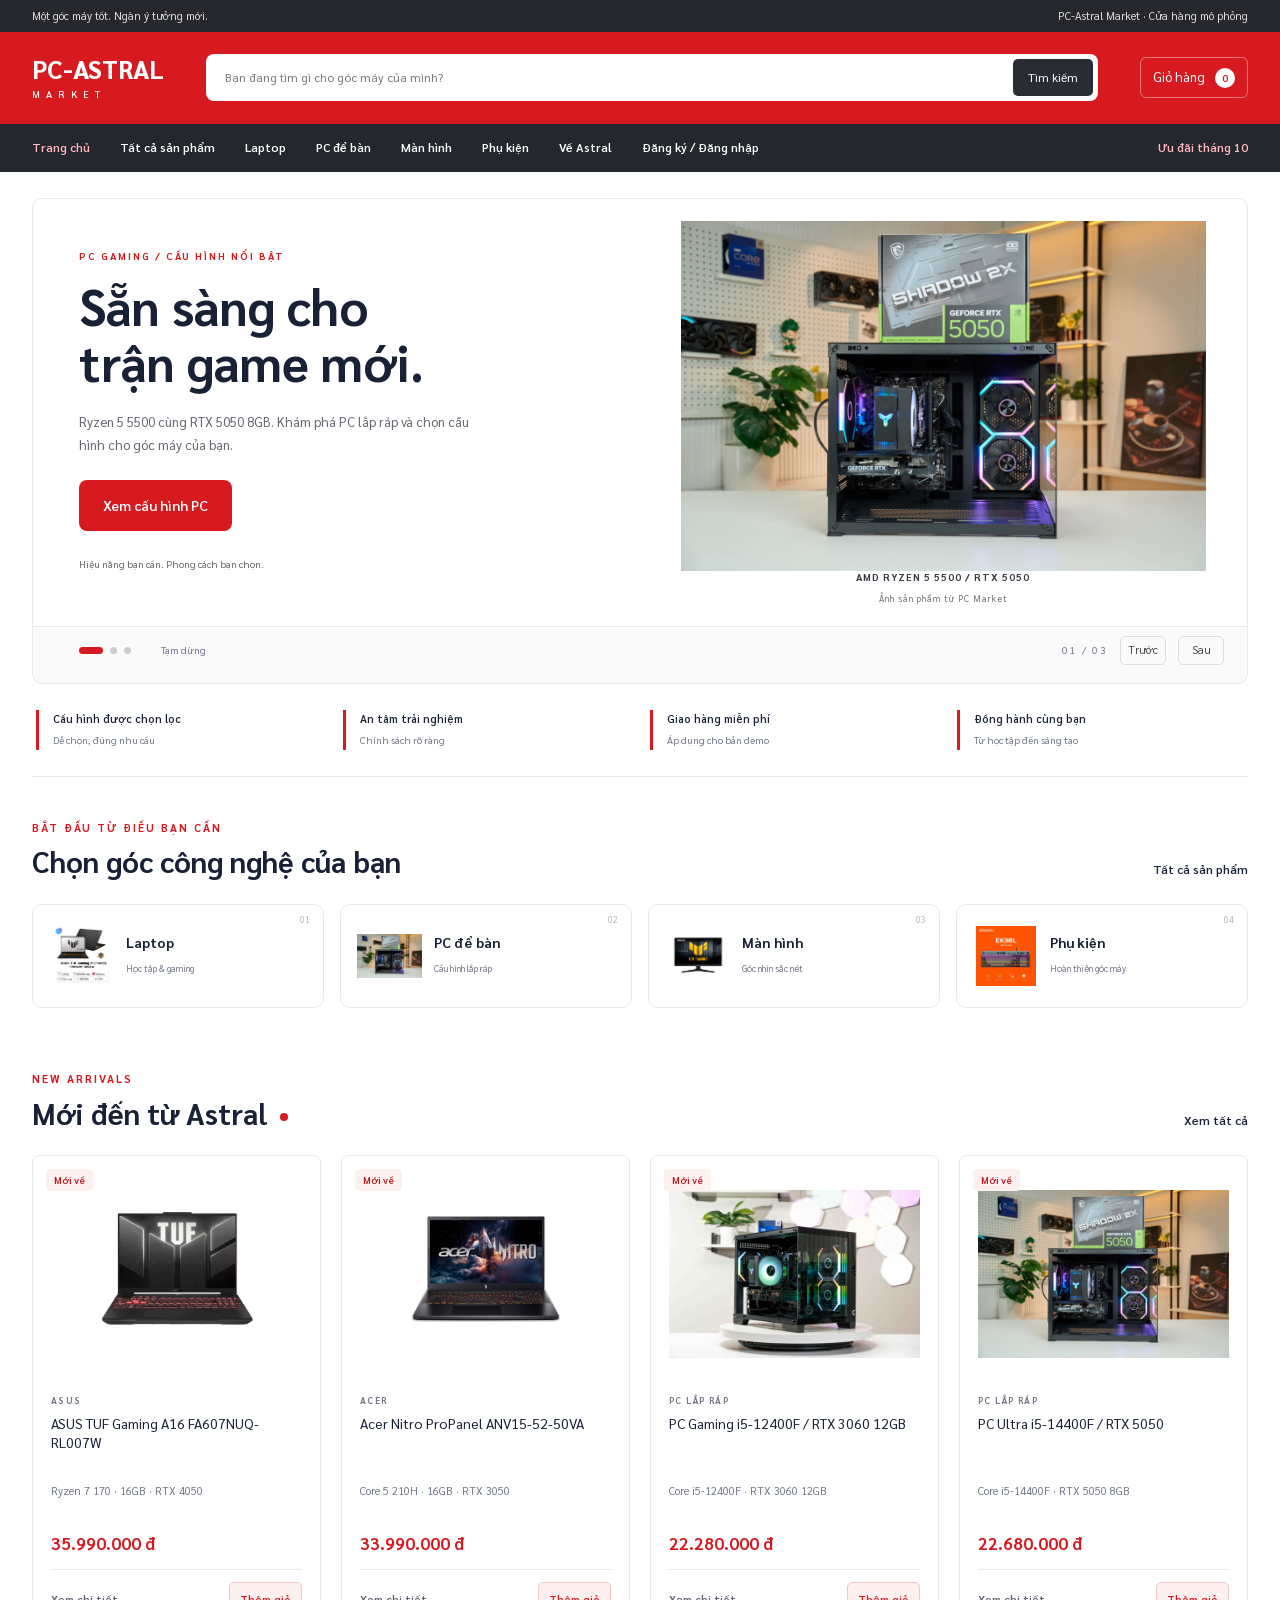
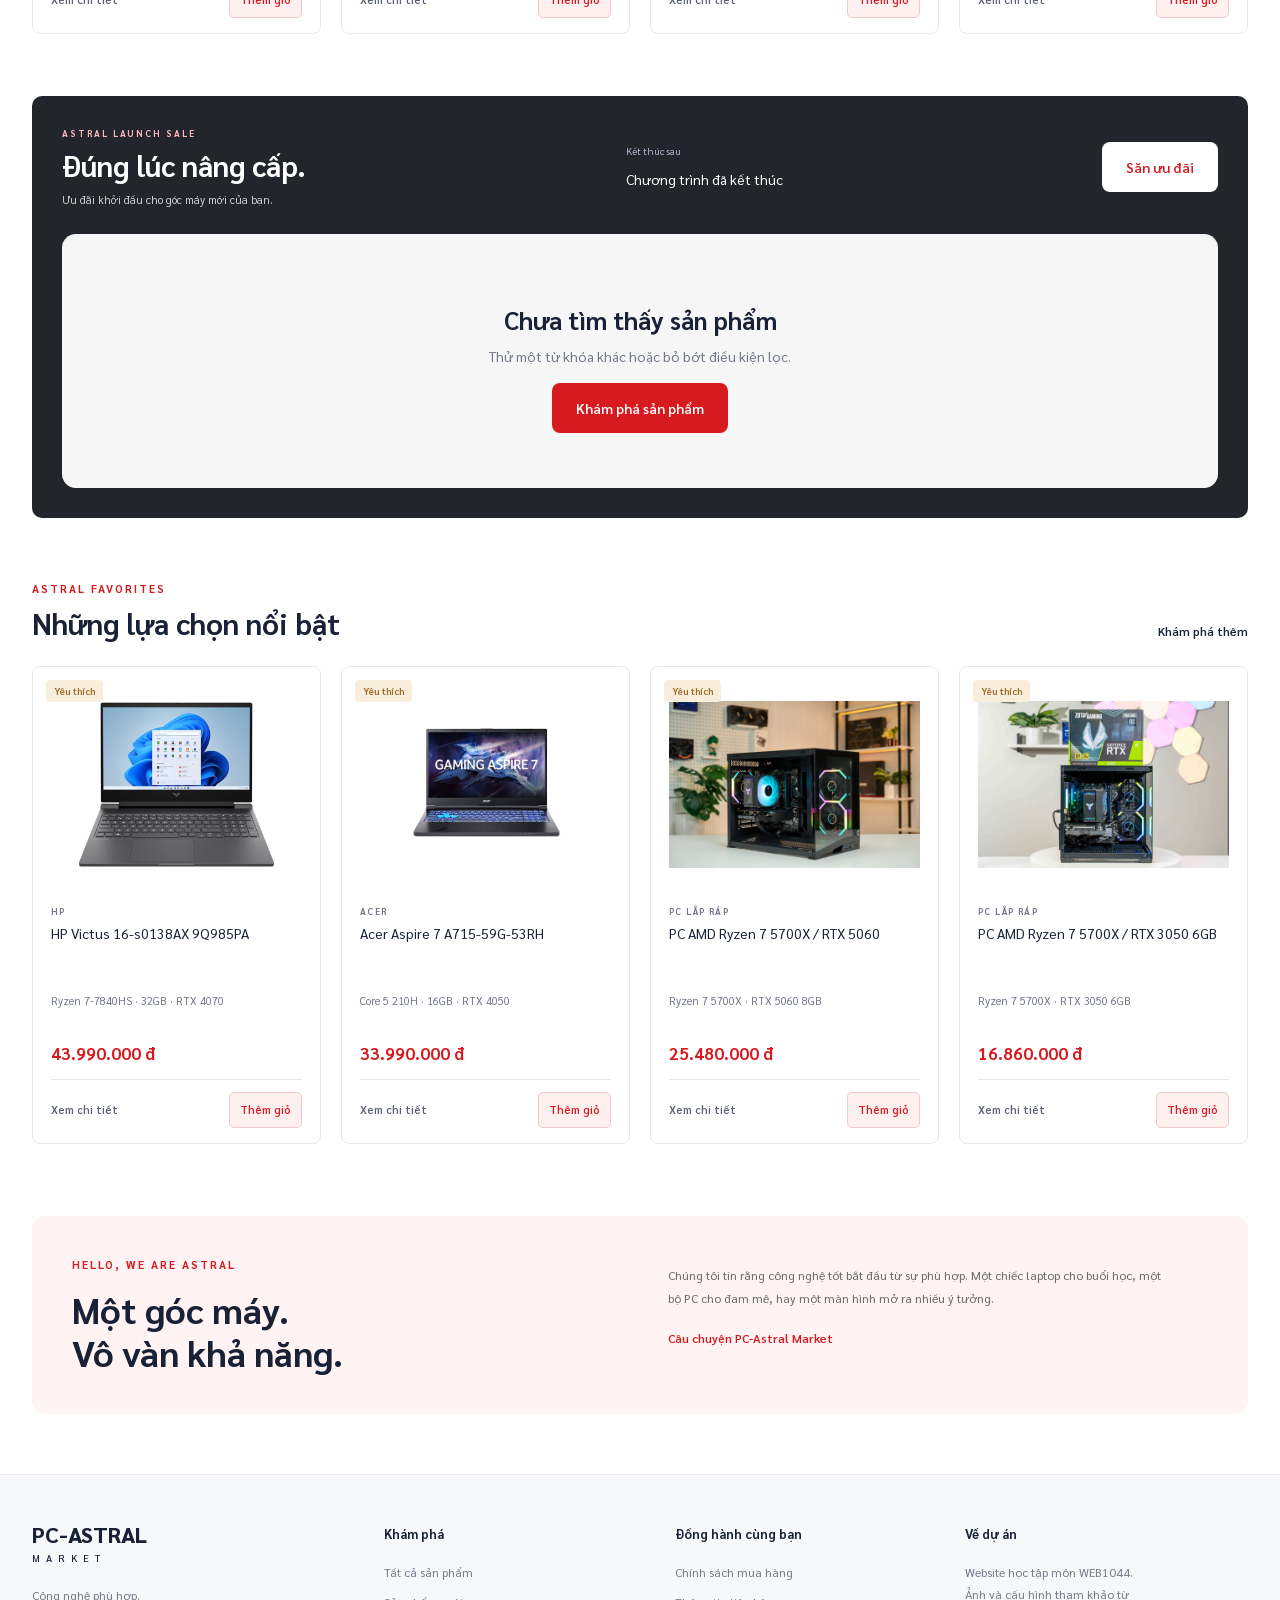
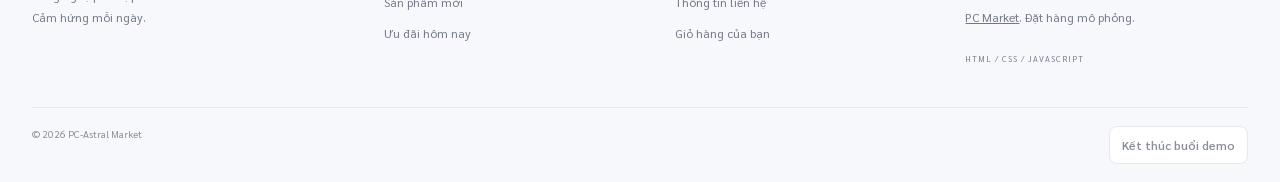
==== commit 25887add: "Update project, JS study notes and concise setup README" ====
--- a/PC-Astral-Market/index.html
+++ b/PC-Astral-Market/index.html
@@ -7,7 +7,11 @@
     <meta name="description" content="PC-Astral Market - Laptop, PC, màn hình và phụ kiện. Website mô phỏng môn WEB1044.">
     <title>Công nghệ phù hợp, cảm hứng mỗi ngày | PC-Astral Market</title>
 
-    <!-- GIAO DIỆN: một stylesheet, chia phần bằng chú thích trong file. -->
+    <!-- GIAO DIỆN: CSS riêng của website nằm trong css/style.css. -->
+    <!-- FONT: tải Sarabun online từ Google Fonts, cần kết nối mạng.
+         Không lưu file font trong dự án; nếu không tải được sẽ dùng Arial.
+         400–800 là các độ đậm; display=swap cho phép hiển thị chữ trong lúc tải. -->
+    <link rel="stylesheet" href="https://fonts.googleapis.com/css2?family=Sarabun:wght@400;500;600;700;800&amp;display=swap">
     <link rel="stylesheet" href="css/style.css">
     <!-- KHỞI TẠO: du-lieu.js nạp JSON; luu-tru.js, mo-hinh.js, hien-thi.js định nghĩa chức năng; su-kien.js chạy sau cùng. -->
     <!-- Dữ liệu dự phòng cho mở trực tiếp file HTML trên máy khác. -->
--- a/PC-Astral-Market/css/style.css
+++ b/PC-Astral-Market/css/style.css
@@ -1,155 +1,4 @@
-/* 01 FONT SARABUN LOCAL */
-/* Sarabun, SIL OFL 1.1. Local files support offline demos and Vietnamese. */
-/* vietnamese — 400 */
-@font-face {
-  font-family: 'Sarabun';
-  font-style: normal;
-  font-weight: 400;
-  font-display: swap;
-  src: url(../assets/fonts/sarabun/sarabun-400-vietnamese.woff2) format('woff2');
-  unicode-range: U+0102-0103, U+0110-0111, U+0128-0129, U+0168-0169, U+01A0-01A1, U+01AF-01B0, U+0300-0301, U+0303-0304, U+0308-0309, U+0323, U+0329, U+1EA0-1EF9, U+20AB;
-}
-
-/* latin-ext — 400 */
-@font-face {
-  font-family: 'Sarabun';
-  font-style: normal;
-  font-weight: 400;
-  font-display: swap;
-  src: url(../assets/fonts/sarabun/sarabun-400-latin-ext.woff2) format('woff2');
-  unicode-range: U+0100-02BA, U+02BD-02C5, U+02C7-02CC, U+02CE-02D7, U+02DD-02FF, U+0304, U+0308, U+0329, U+1D00-1DBF, U+1E00-1E9F, U+1EF2-1EFF, U+2020, U+20A0-20AB, U+20AD-20C4, U+2113, U+2C60-2C7F, U+A720-A7FF;
-}
-
-/* latin — 400 */
-@font-face {
-  font-family: 'Sarabun';
-  font-style: normal;
-  font-weight: 400;
-  font-display: swap;
-  src: url(../assets/fonts/sarabun/sarabun-400-latin.woff2) format('woff2');
-  unicode-range: U+0000-00FF, U+0131, U+0152-0153, U+02BB-02BC, U+02C6, U+02DA, U+02DC, U+0304, U+0308, U+0329, U+2000-206F, U+20AC, U+2122, U+2191, U+2193, U+2212, U+2215, U+FEFF, U+FFFD;
-}
-
-/* vietnamese — 500 */
-@font-face {
-  font-family: 'Sarabun';
-  font-style: normal;
-  font-weight: 500;
-  font-display: swap;
-  src: url(../assets/fonts/sarabun/sarabun-500-vietnamese.woff2) format('woff2');
-  unicode-range: U+0102-0103, U+0110-0111, U+0128-0129, U+0168-0169, U+01A0-01A1, U+01AF-01B0, U+0300-0301, U+0303-0304, U+0308-0309, U+0323, U+0329, U+1EA0-1EF9, U+20AB;
-}
-
-/* latin-ext — 500 */
-@font-face {
-  font-family: 'Sarabun';
-  font-style: normal;
-  font-weight: 500;
-  font-display: swap;
-  src: url(../assets/fonts/sarabun/sarabun-500-latin-ext.woff2) format('woff2');
-  unicode-range: U+0100-02BA, U+02BD-02C5, U+02C7-02CC, U+02CE-02D7, U+02DD-02FF, U+0304, U+0308, U+0329, U+1D00-1DBF, U+1E00-1E9F, U+1EF2-1EFF, U+2020, U+20A0-20AB, U+20AD-20C4, U+2113, U+2C60-2C7F, U+A720-A7FF;
-}
-
-/* latin — 500 */
-@font-face {
-  font-family: 'Sarabun';
-  font-style: normal;
-  font-weight: 500;
-  font-display: swap;
-  src: url(../assets/fonts/sarabun/sarabun-500-latin.woff2) format('woff2');
-  unicode-range: U+0000-00FF, U+0131, U+0152-0153, U+02BB-02BC, U+02C6, U+02DA, U+02DC, U+0304, U+0308, U+0329, U+2000-206F, U+20AC, U+2122, U+2191, U+2193, U+2212, U+2215, U+FEFF, U+FFFD;
-}
-
-/* vietnamese — 600 */
-@font-face {
-  font-family: 'Sarabun';
-  font-style: normal;
-  font-weight: 600;
-  font-display: swap;
-  src: url(../assets/fonts/sarabun/sarabun-600-vietnamese.woff2) format('woff2');
-  unicode-range: U+0102-0103, U+0110-0111, U+0128-0129, U+0168-0169, U+01A0-01A1, U+01AF-01B0, U+0300-0301, U+0303-0304, U+0308-0309, U+0323, U+0329, U+1EA0-1EF9, U+20AB;
-}
-
-/* latin-ext — 600 */
-@font-face {
-  font-family: 'Sarabun';
-  font-style: normal;
-  font-weight: 600;
-  font-display: swap;
-  src: url(../assets/fonts/sarabun/sarabun-600-latin-ext.woff2) format('woff2');
-  unicode-range: U+0100-02BA, U+02BD-02C5, U+02C7-02CC, U+02CE-02D7, U+02DD-02FF, U+0304, U+0308, U+0329, U+1D00-1DBF, U+1E00-1E9F, U+1EF2-1EFF, U+2020, U+20A0-20AB, U+20AD-20C4, U+2113, U+2C60-2C7F, U+A720-A7FF;
-}
-
-/* latin — 600 */
-@font-face {
-  font-family: 'Sarabun';
-  font-style: normal;
-  font-weight: 600;
-  font-display: swap;
-  src: url(../assets/fonts/sarabun/sarabun-600-latin.woff2) format('woff2');
-  unicode-range: U+0000-00FF, U+0131, U+0152-0153, U+02BB-02BC, U+02C6, U+02DA, U+02DC, U+0304, U+0308, U+0329, U+2000-206F, U+20AC, U+2122, U+2191, U+2193, U+2212, U+2215, U+FEFF, U+FFFD;
-}
-
-/* vietnamese — 700 */
-@font-face {
-  font-family: 'Sarabun';
-  font-style: normal;
-  font-weight: 700;
-  font-display: swap;
-  src: url(../assets/fonts/sarabun/sarabun-700-vietnamese.woff2) format('woff2');
-  unicode-range: U+0102-0103, U+0110-0111, U+0128-0129, U+0168-0169, U+01A0-01A1, U+01AF-01B0, U+0300-0301, U+0303-0304, U+0308-0309, U+0323, U+0329, U+1EA0-1EF9, U+20AB;
-}
-
-/* latin-ext — 700 */
-@font-face {
-  font-family: 'Sarabun';
-  font-style: normal;
-  font-weight: 700;
-  font-display: swap;
-  src: url(../assets/fonts/sarabun/sarabun-700-latin-ext.woff2) format('woff2');
-  unicode-range: U+0100-02BA, U+02BD-02C5, U+02C7-02CC, U+02CE-02D7, U+02DD-02FF, U+0304, U+0308, U+0329, U+1D00-1DBF, U+1E00-1E9F, U+1EF2-1EFF, U+2020, U+20A0-20AB, U+20AD-20C4, U+2113, U+2C60-2C7F, U+A720-A7FF;
-}
-
-/* latin — 700 */
-@font-face {
-  font-family: 'Sarabun';
-  font-style: normal;
-  font-weight: 700;
-  font-display: swap;
-  src: url(../assets/fonts/sarabun/sarabun-700-latin.woff2) format('woff2');
-  unicode-range: U+0000-00FF, U+0131, U+0152-0153, U+02BB-02BC, U+02C6, U+02DA, U+02DC, U+0304, U+0308, U+0329, U+2000-206F, U+20AC, U+2122, U+2191, U+2193, U+2212, U+2215, U+FEFF, U+FFFD;
-}
-
-/* vietnamese — 800 */
-@font-face {
-  font-family: 'Sarabun';
-  font-style: normal;
-  font-weight: 800;
-  font-display: swap;
-  src: url(../assets/fonts/sarabun/sarabun-800-vietnamese.woff2) format('woff2');
-  unicode-range: U+0102-0103, U+0110-0111, U+0128-0129, U+0168-0169, U+01A0-01A1, U+01AF-01B0, U+0300-0301, U+0303-0304, U+0308-0309, U+0323, U+0329, U+1EA0-1EF9, U+20AB;
-}
-
-/* latin-ext — 800 */
-@font-face {
-  font-family: 'Sarabun';
-  font-style: normal;
-  font-weight: 800;
-  font-display: swap;
-  src: url(../assets/fonts/sarabun/sarabun-800-latin-ext.woff2) format('woff2');
-  unicode-range: U+0100-02BA, U+02BD-02C5, U+02C7-02CC, U+02CE-02D7, U+02DD-02FF, U+0304, U+0308, U+0329, U+1D00-1DBF, U+1E00-1E9F, U+1EF2-1EFF, U+2020, U+20A0-20AB, U+20AD-20C4, U+2113, U+2C60-2C7F, U+A720-A7FF;
-}
-
-/* latin — 800 */
-@font-face {
-  font-family: 'Sarabun';
-  font-style: normal;
-  font-weight: 800;
-  font-display: swap;
-  src: url(../assets/fonts/sarabun/sarabun-800-latin.woff2) format('woff2');
-  unicode-range: U+0000-00FF, U+0131, U+0152-0153, U+02BB-02BC, U+02C6, U+02DA, U+02DC, U+0304, U+0308, U+0329, U+2000-206F, U+20AC, U+2122, U+2191, U+2193, U+2212, U+2215, U+FEFF, U+FFFD;
-}
-
+/* 01 FONT: Sarabun được tải online qua thẻ link trong head của mỗi HTML. */
 
 /* 02 NỀN TẢNG VÀ BIẾN MÀU */
 /* Biến giao diện, typography và nền tảng */
@@ -180,7 +29,10 @@
   margin: 0;
   background: #fff;
   color: var(--ink);
-  font-family: "Sarabun",Arial,sans-serif;
+  /* FONT CHUNG: đổi font toàn website tại đây và cập nhật link trong HTML.
+     Sarabun tải từ Google Fonts; khi không tải được, dùng Arial rồi sans-serif.
+     Nút và ô nhập kế thừa font này bằng font: inherit. */
+  font-family: "Sarabun", Arial, sans-serif;
   font-size: 14px;
   line-height: 1.6;
 }
